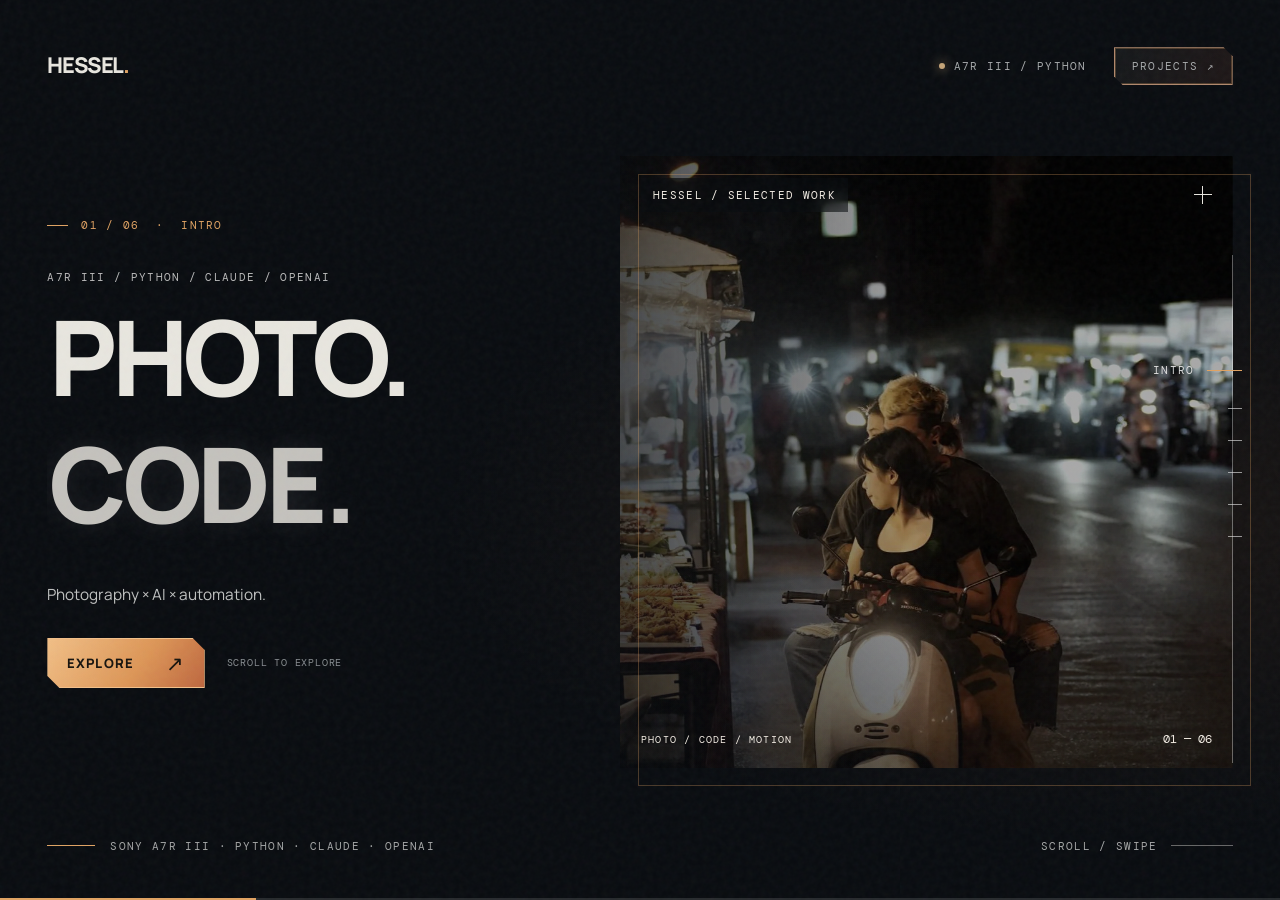
==== index.html @ 2024e04c "Refine spiral arms and light in Cosmos scene" ====
<!doctype html>
<html lang="nl">
<head>
  <meta charset="utf-8">
  <meta name="viewport" content="width=device-width, initial-scale=1, viewport-fit=cover">
  <meta name="theme-color" content="#090c10">
  <meta name="description" content="Portfolio van Hessel de Vries: fotografie met Sony A7R III, editing, Python automatisering en AI met Claude en OpenAI.">
  <link rel="canonical" href="https://hesseldevries.com/">
  <meta property="og:type" content="website">
  <meta property="og:locale" content="nl_NL">
  <meta property="og:title" content="Hessel de Vries | Fotografie, AI en Python">
  <meta property="og:description" content="Sony A7R III, editing, Python automatisering, Claude en OpenAI.">
  <meta property="og:url" content="https://hesseldevries.com/">
  <script type="application/ld+json">{"@context":"https://schema.org","@type":"Person","name":"Hessel de Vries","url":"https://hesseldevries.com/","knowsAbout":["Fotografie","Fotobewerking","Python","Automatisering","AI"]}</script>
  <title>Hessel de Vries | Fotografie, AI en Python</title>
<style>
@font-face{font-family:Manrope;font-style:normal;font-weight:400 800;font-display:swap;src:url(assets/manrope.woff2) format("woff2")}
@font-face{font-family:'DM Mono';font-style:normal;font-weight:400;font-display:swap;src:url(assets/dmmono.woff2) format("woff2")}
</style>
  <style>
    :root{color-scheme:dark;--paper:#e8e6df;--dim:#999ca1;--accent:#e0a363;--bg:#090c10;--ease:cubic-bezier(.2,.7,.15,1)}
    *{box-sizing:border-box}html,body{margin:0;width:100%;height:100%;background:var(--bg);color:var(--paper);font-family:Manrope,Arial,sans-serif}body{overflow:hidden}button,a{-webkit-tap-highlight-color:transparent}button{font:inherit}a{color:inherit}::selection{background:var(--accent);color:#121212}
    .site{position:fixed;inset:0;overflow:hidden;isolation:isolate;background:var(--bg)}
    .site::after{content:"";position:absolute;inset:0;z-index:6;pointer-events:none;opacity:.075;background-image:url("data:image/svg+xml,%3Csvg viewBox='0 0 180 180' xmlns='http://www.w3.org/2000/svg'%3E%3Cfilter id='n'%3E%3CfeTurbulence type='fractalNoise' baseFrequency='.8' numOctaves='3' stitchTiles='stitch'/%3E%3C/filter%3E%3Crect width='100%25' height='100%25' filter='url(%23n)' opacity='.55'/%3E%3C/svg%3E")}
    .ambient{position:absolute;inset:0;z-index:-1;background:radial-gradient(ellipse at 87% 58%,rgba(141,86,46,.12),transparent 43%)}
    .cosmos{position:absolute;inset:0;z-index:0;opacity:0;pointer-events:none;overflow:hidden;background:radial-gradient(ellipse at 73% 46%,#29202c 0%,#10111d 42%,#070a0f 80%);transition:opacity 1.1s ease}.cosmos canvas{width:100%;height:100%;display:block}.cosmos:after{content:"";position:absolute;inset:0;background:linear-gradient(90deg,#090c10 0%,#090c10cf 26%,transparent 69%),radial-gradient(ellipse at 71% 48%,transparent 8%,#090c1057 82%);pointer-events:none}.site.cosmos-active .cosmos{opacity:1}.site.cosmos-active .ambient{opacity:0}.site.cosmos-active .stage{opacity:0;pointer-events:none}.site.cosmos-active .hero{grid-template-columns:1fr}.site.cosmos-active .copy{max-width:840px}.cosmos-coordinate{position:absolute;z-index:2;right:clamp(44px,7vw,115px);bottom:17%;font:10px 'DM Mono',monospace;letter-spacing:.14em;color:#d3b3a2;opacity:0;transition:opacity 1s .5s;text-align:right}.site.cosmos-active .cosmos-coordinate{opacity:1}.cosmos-coordinate:before{content:"";display:block;width:120px;height:1px;background:#cda07a;margin:0 0 13px auto;box-shadow:0 0 15px #d58e61}
    .frame{position:relative;width:100%;height:100%;height:100dvh;min-height:560px;padding:clamp(22px,3.7vw,58px);display:grid;grid-template-rows:auto 1fr auto;z-index:1}
    .top,.bottom{display:flex;align-items:center;justify-content:space-between;gap:20px;position:relative;z-index:8}.brand{font-weight:800;letter-spacing:-.065em;font-size:clamp(19px,1.7vw,26px);line-height:1;text-decoration:none}.brand span{color:var(--accent)}.top-meta,.bottom,.chapter-index,.eyebrow,.stage-tag,.micro,.nav button,.progress-label,.scroll-hint{font-family:'DM Mono',monospace;font-size:11px;letter-spacing:.12em;text-transform:uppercase}.top-meta{color:#a7aaac;display:flex;gap:27px;align-items:center}.availability{display:flex;gap:9px;align-items:center}.availability i{display:block;width:6px;height:6px;border-radius:50%;background:#c5a478;box-shadow:0 0 12px #c5a478}
    .top-link{border:1px solid #56585b;border-radius:100px;text-decoration:none;padding:11px 17px;background:transparent;color:inherit;cursor:pointer;transition:background .2s,color .2s}.top-link:hover{background:var(--paper);color:#111}.bottom{color:#a4a6a6}.bottom-left{display:flex;align-items:center;gap:15px}.rule{height:1px;width:48px;background:var(--accent)}.bottom-right{display:flex;align-items:center;gap:13px}.scroll-line{height:1px;width:62px;background:#666;position:relative;overflow:hidden}.scroll-line::after{content:"";position:absolute;left:-30px;top:0;height:1px;width:30px;background:var(--accent);animation:sweep 2s ease-in-out infinite}@keyframes sweep{to{left:100%}}
    .hero{position:relative;min-height:0;display:grid;grid-template-columns:minmax(0,1fr) minmax(0,1.12fr);align-items:center;gap:clamp(15px,2vw,35px)}
    .copy{position:relative;z-index:4;align-self:center;padding-bottom:2vh;max-width:810px;pointer-events:none}.copy a,.copy button{pointer-events:auto}.chapter-index{color:var(--accent);display:flex;align-items:center;gap:13px;margin-bottom:clamp(22px,3vw,45px)}.chapter-index::before{content:"";width:21px;height:1px;background:currentColor}.eyebrow{color:#bababa;margin:0 0 14px}.title{font-size:clamp(63px,8.15vw,148px);line-height:.9;letter-spacing:-.088em;font-weight:800;margin:0 0 30px;max-width:950px}.title .line{display:block;overflow:hidden;padding-right:.13em;padding-bottom:.11em;margin-bottom:-.11em}.title .line span{display:block;transform:translate3d(0,110%,0);transition:transform 1.05s var(--ease)}.title .outline{font-weight:800;color:transparent;-webkit-text-stroke:1px rgba(232,230,223,.76)}.copy.is-entered .title .line span{transform:translateZ(0)}.copy.is-entered .title .line:nth-child(2) span{transition-delay:.1s}
    .subtitle{max-width:385px;font-size:clamp(15px,1.2vw,18px);line-height:1.7;color:#c0c2c1;margin:0 0 30px;opacity:0;transform:translateY(15px);transition:opacity .6s .35s,transform .6s .35s}.copy.is-entered .subtitle,.copy.is-entered .cta-row,.copy.is-entered .chapter-index,.copy.is-entered .eyebrow{opacity:1;transform:translateY(0)}.chapter-index,.eyebrow,.cta-row{opacity:0;transform:translateY(12px);transition:opacity .55s .2s,transform .55s .2s}.cta-row{display:flex;align-items:center;gap:22px}.cta{border:0;border-radius:100px;color:#16130e;background:var(--accent);text-decoration:none;display:inline-flex;align-items:center;gap:32px;padding:15px 19px;font-weight:800;font-size:13px;cursor:pointer;transition:transform .25s,background .25s}.cta:hover{transform:translateY(-3px);background:#f1b879}.cta span{font-size:21px;line-height:.6;font-weight:400}.cta-note{font-family:'DM Mono',monospace;text-transform:uppercase;letter-spacing:.08em;font-size:10px;color:#888d91}
    .stage{height:min(68vh,740px);width:100%;max-width:850px;justify-self:end;position:relative;z-index:1;align-self:center;transform:translate3d(var(--px,0px),var(--py,0px),0);transition:opacity .8s ease}.stage::before{content:"";position:absolute;inset:18px -18px -18px 18px;border:1px solid rgba(224,163,99,.3);pointer-events:none;z-index:1}.stage-clip{position:absolute;inset:0;overflow:hidden;background:#171b1d;clip-path:inset(0 round 1px)}.stage-img{position:absolute;inset:-5%;width:110%;height:110%;object-fit:cover;filter:saturate(.7) contrast(1.08) brightness(.66);transform:scale(1.08);opacity:0;transition:transform 1.4s var(--ease),opacity .8s,filter 1s;will-change:transform,opacity}.stage-img.active{opacity:1;transform:scale(1)}.stage-img[data-image="1"]{object-position:58% 50%}.stage-img[data-image="2"]{object-position:50% 50%}.stage-img[data-image="3"]{object-position:52% 55%}.stage-gradient{position:absolute;inset:0;background:linear-gradient(90deg,rgba(9,12,16,.62),transparent 53%),linear-gradient(0deg,rgba(9,12,16,.4),transparent 34%)}.stage-top,.stage-bottom{position:absolute;z-index:2;left:21px;right:21px;display:flex;justify-content:space-between;align-items:center;color:#f4eee5}.stage-top{top:22px}.stage-bottom{bottom:21px}.stage-tag{background:rgba(9,12,16,.52);padding:10px 12px;backdrop-filter:blur(9px)}.crosshair{width:18px;height:18px;position:relative}.crosshair::before,.crosshair::after{content:"";position:absolute;background:var(--paper)}.crosshair::before{width:18px;height:1px;top:8px}.crosshair::after{height:18px;width:1px;left:8px}.micro{font-size:10px}.stage-count{font-family:'DM Mono',monospace;font-size:12px}
    .code-window{position:absolute;right:5%;bottom:9%;width:min(400px,90%);background:rgba(10,15,18,.88);border:1px solid rgba(241,240,232,.24);backdrop-filter:blur(15px);box-shadow:0 20px 80px #0008;z-index:2;padding:20px 22px;opacity:0;transform:translateY(25px);transition:opacity .7s .2s,transform .7s .2s;pointer-events:none}.code-window.visible{opacity:1;transform:none}.window-top{display:flex;align-items:center;gap:6px;font-family:'DM Mono',monospace;color:#aaabad;font-size:10px;margin-bottom:17px}.window-top i{width:6px;height:6px;border:1px solid #a5a6a4;border-radius:50%}.window-top span{margin-left:auto}.code-window pre{font-family:'DM Mono',monospace;white-space:pre-wrap;margin:0;font-size:clamp(10px,.95vw,13px);line-height:1.8;color:#c8d0c9}.code-window .key{color:#deaa79}.code-window .str{color:#a7bca0}.code-window .comment{color:#6d797c}.code-window .fn{color:#c6bacd}
    .nav{position:absolute;right:clamp(20px,3vw,52px);top:50%;transform:translateY(-50%);z-index:9;display:grid;gap:15px;justify-items:end}.nav button{padding:8px 0 8px 9px;border:0;background:transparent;color:#ddd;opacity:.65;cursor:pointer;display:flex;align-items:center;gap:12px;transition:opacity .2s}.nav button::after{content:"";width:14px;height:1px;background:#ddd;transition:width .35s,background .35s}.nav button:hover,.nav button[aria-current="step"]{opacity:1}.nav button[aria-current="step"]::after{width:35px;background:var(--accent)}.nav button span{display:none}.nav button:hover span,.nav button[aria-current="step"] span{display:inline}
    .progress{position:absolute;z-index:8;left:0;bottom:0;width:100%;height:2px;background:rgba(255,255,255,.12)}.progress-fill{width:20%;height:100%;background:var(--accent);transition:width .75s var(--ease)}.sr-only{position:absolute;width:1px;height:1px;overflow:hidden;clip:rect(0,0,0,0);white-space:nowrap}

    /* The edit is an actual rock mask, an animated code texture and a radial color reveal. */
    .rock-edit,.rock-glow,.rock-code{position:absolute;inset:-5%;width:110%;height:110%;object-fit:cover;object-position:52% 55%;pointer-events:none;will-change:opacity,clip-path}
    .rock-edit{z-index:1;clip-path:circle(0% at 54% 46%);filter:contrast(1.08) brightness(.91);transition:clip-path 1.6s cubic-bezier(.16,.8,.18,1)}
    .rock-glow{z-index:2;opacity:0;mix-blend-mode:screen;filter:saturate(1.45) brightness(1.35);transition:opacity .8s}
    .rock-code{z-index:3;opacity:0;filter:drop-shadow(0 0 9px #ff733b);transition:opacity .7s,filter .7s}
    .stage.scene-edit.code-morph .rock-code{opacity:1}
    .stage.scene-edit.mask-light .rock-code{opacity:0;filter:blur(14px) drop-shadow(0 0 18px #ff6633)}
    .stage.scene-edit.mask-light .rock-glow{opacity:.92;animation:rock-pulse 2.4s ease-in-out 1}
    .stage.scene-edit.grade-in .rock-edit{clip-path:circle(110% at 54% 46%)}
    .stage.scene-edit.grade-in .rock-glow{animation:none;opacity:0;transition:opacity 1.3s .2s}
    @keyframes rock-pulse{50%{opacity:1;filter:saturate(1.65) brightness(2)}}
    .edit-code{position:absolute;z-index:4;left:7%;top:20%;width:min(395px,86%);padding:18px 20px;background:rgba(8,12,15,.91);border:1px solid rgba(240,176,103,.4);backdrop-filter:blur(12px);box-shadow:0 20px 80px #0008,0 0 40px #e56b3d20;opacity:0;transform:translateY(18px);pointer-events:none;transition:opacity .55s,transform .8s cubic-bezier(.2,.8,.2,1),filter .8s}
    .edit-code .window-top{color:#d9bca3}.edit-code pre{margin:0;color:#e8e7dc;font:clamp(10px,.95vw,12px)/1.85 'DM Mono',monospace;white-space:pre-wrap}
    .stage.scene-edit.code-in .edit-code{opacity:1;transform:none}
    .stage.scene-edit.code-morph .edit-code{opacity:0;transform:translate(39%,29%) scale(.08);filter:blur(16px)}
    .replay{position:absolute;z-index:6;top:19px;left:205px;border:1px solid #e8e6df9c;background:#090c1070;color:var(--paper);border-radius:100px;padding:9px 13px;font:10px 'DM Mono',monospace;letter-spacing:.06em;opacity:0;cursor:pointer;pointer-events:none;backdrop-filter:blur(10px);transition:opacity .25s,background .25s}
    .stage.scene-edit .replay{opacity:1;pointer-events:auto}.replay:hover{background:#c16838}
    @media(max-width:720px){.edit-code{top:23%;left:7%;width:86%;padding:12px 13px}.edit-code pre{font-size:9px;line-height:1.5}.replay{top:47px;left:14px;font-size:9px;padding:8px 10px}}
    @media(prefers-reduced-motion:reduce){.stage.scene-edit .rock-edit{clip-path:circle(110% at 54% 46%)}.stage.scene-edit .rock-glow{opacity:.4}.stage.scene-edit .edit-code,.stage.scene-edit .rock-code{display:none}}

    /* Brighter controls with a restrained scan effect; focus remains obvious without hover. */
    .cta{position:relative;overflow:hidden;border:1px solid #f2c08a;background:linear-gradient(125deg,#f1bf86 0%,#dd9657 58%,#be673f 100%);clip-path:polygon(0 0,calc(100% - 12px) 0,100% 12px,100% 100%,12px 100%,0 calc(100% - 12px));border-radius:0;box-shadow:0 0 28px #e7834460;letter-spacing:.08em;isolation:isolate}
    .cta::before{content:"";position:absolute;inset:-120% auto -120% -70%;width:45%;transform:skewX(-22deg);background:linear-gradient(90deg,transparent,#fff9,transparent);transition:left .55s ease;z-index:-1}
    .cta:hover::before{left:125%}.cta:hover{background:linear-gradient(125deg,#ffd19b,#ecab70 56%,#cc7546);box-shadow:0 0 36px #f19b52a0}.cta span{transition:transform .25s}.cta:hover span{transform:translate(3px,-3px)}
    .top-link,.replay{border-radius:0;clip-path:polygon(0 0,calc(100% - 9px) 0,100% 9px,100% 100%,9px 100%,0 calc(100% - 9px));border-color:#b1886d;background:linear-gradient(115deg,#181b1dcc,#251a19bb);box-shadow:inset 0 0 0 1px #e6ab6740}.top-link:hover,.replay:hover{background:#e4a66c;color:#151210}
    :is(.cta,.top-link,.replay,.nav button,.brand):focus-visible{outline:2px solid #ffe0b2;outline-offset:4px}
    .copy[data-slide="3"] .title{font-size:clamp(63px,6.8vw,120px)}
    .copy[data-slide="4"] .title{font-size:clamp(55px,6.3vw,110px)}
    @media(max-width:720px){
      .copy{right:5%}.title{line-height:1.01}.title .line{padding-bottom:.16em;margin-bottom:-.045em}
      .copy[data-slide="3"] .title{font-size:clamp(45px,11.5vw,70px)}
      .copy[data-slide="4"] .title{font-size:clamp(43px,10.3vw,64px)}
      .subtitle{max-width:calc(100vw - 74px)}
      .cta{font-size:12px;gap:18px;min-height:44px}.top-link{min-height:40px}
    }
    @media(max-width:390px){.copy{right:6%;bottom:4%}.title{margin-bottom:13px}.subtitle{line-height:1.45;margin-bottom:13px}.chapter-index{margin-bottom:12px}.copy[data-slide="3"] .title{font-size:clamp(42px,10.8vw,52px)}.copy[data-slide="4"] .title{font-size:clamp(39px,9.6vw,47px)}}
    @media(max-height:650px) and (max-width:720px){.stage{inset:10% 0 33% 14%}.copy{bottom:4%}.subtitle{margin-bottom:10px}.chapter-index{margin-bottom:9px}.title{margin-bottom:8px}}
    @media(prefers-reduced-motion:reduce){.cta::before{display:none}.stage.scene-edit.grade-in .rock-glow{opacity:0}}
    @media(max-width:1100px){.title{font-size:clamp(65px,8.5vw,110px)}.nav button span{display:none!important}.nav{right:16px}.hero{gap:0}.stage{height:66vh}.copy{margin-right:-8vw}}
    @media(max-width:720px){.frame{min-height:0;padding:24px 22px calc(24px + env(safe-area-inset-bottom))}.top-meta .availability{display:none}.top-meta{gap:0}.top-link{padding:9px 11px;font-size:10px}.hero{display:block}.stage{position:absolute;inset:12% 0 24% 14%;width:auto;height:auto;max-width:none;opacity:.83}.stage::before{inset:12px -9px -9px 12px}.stage-gradient{background:linear-gradient(0deg,#090c10 3%,rgba(9,12,16,.75) 24%,rgba(9,12,16,.11) 80%),linear-gradient(90deg,rgba(9,12,16,.22),transparent)}.copy{position:absolute;bottom:5%;left:0;right:12%;margin:0;padding:0}.chapter-index{margin-bottom:17px}.eyebrow{font-size:10px}.title{font-size:clamp(60px,15vw,105px);margin-bottom:17px}.subtitle{font-size:14px;line-height:1.5;max-width:310px;margin-bottom:19px}.cta-note{display:none}.cta{padding:13px 16px}.nav{right:13px;top:44%}.nav button::after{width:8px}.nav button[aria-current="step"]::after{width:20px}.stage-top{left:14px;right:14px;top:14px}.stage-bottom{display:none}.code-window{right:7%;bottom:24%;width:75%;padding:12px 14px}.code-window pre{font-size:10px;line-height:1.55}.window-top{margin-bottom:7px}.bottom{font-size:9px}.bottom-left{gap:8px}.rule{width:17px}.scroll-hint{font-size:9px}.bottom-right{gap:7px}.scroll-line{width:25px}}
    @media(max-width:720px){.cosmos:after{background:linear-gradient(0deg,#090c10 0%,#090c10bd 24%,transparent 67%),linear-gradient(90deg,#090c106e,transparent 65%)}.cosmos-coordinate{top:27%;bottom:auto;right:38px;font-size:9px}.site.cosmos-active .copy{max-width:none}.copy[data-slide="5"] .title{font-size:clamp(48px,12vw,82px)}}
    @media(max-width:390px){.title{font-size:clamp(51px,14vw,62px)}.stage{inset:10% 0 29% 9%}.copy{bottom:3%}.subtitle{font-size:13px}.code-window{bottom:31%;width:77%}}
    @media(max-height:680px) and (min-width:721px){.frame{min-height:0}.stage{height:70vh}.title{font-size:clamp(54px,7vw,98px);margin-bottom:14px}.chapter-index{margin-bottom:14px}.subtitle{margin-bottom:14px}}
    @media(prefers-reduced-motion:reduce){*,*::before,*::after{animation-duration:.01ms!important;transition-duration:.01ms!important;scroll-behavior:auto!important}.stage{transform:none!important}}
    /* Give large display type real breathing room, including descenders and the final period. */
    .title{line-height:1.04;letter-spacing:-.056em}
    .title .line{padding:.035em .16em .14em .02em;margin:0;overflow:hidden}
    .title .line.outline{letter-spacing:-.045em;color:#c4c2bd;-webkit-text-stroke:0;text-shadow:0 0 28px rgba(232,230,223,.1)}
    @media(max-width:720px){.title{line-height:1.05}.title .line{padding:.035em .13em .14em .015em;margin:0}.title .line.outline{-webkit-text-stroke:0}}
    @media(prefers-reduced-motion:no-preference){.stage-img.active{animation:frame-drift 16s ease-in-out 1.4s infinite alternate}@keyframes frame-drift{from{transform:scale(1.005) translate3d(0,0,0)}to{transform:scale(1.07) translate3d(-.7%,.45%,0)}}}
  </style>
</head>
<body>
<main class="site" id="site">
  <div class="ambient" aria-hidden="true"></div>
  <div class="cosmos" aria-hidden="true"><canvas id="universe"></canvas><div class="cosmos-coordinate">GENERATIVE / LIVE RENDER<br>SPACE · MOTION · CODE</div></div>
  <div class="frame">
    <header class="top">
      <a class="brand" href="#" id="homeLink" aria-label="Hessel de Vries, naar begin">HESSEL<span>.</span></a>
      <div class="top-meta"><span class="availability"><i></i> A7R III / PYTHON</span><a class="top-link" href="/projects/">PROJECTS ↗</a></div>
    </header>
    <section class="hero" aria-label="Portfolio van Hessel de Vries">
      <div class="copy" id="copy" aria-live="polite">
        <div class="chapter-index" id="chapter">01 / 06 &nbsp;·&nbsp; Intro</div>
        <p class="eyebrow" id="eyebrow">A7R III / PYTHON / CLAUDE / OPENAI</p>
        <h1 class="sr-only">Hessel de Vries: fotografie, editing, AI en Python</h1>
        <h2 class="title" id="title"><span class="line"><span>PHOTO.</span></span><span class="line outline"><span>CODE.</span></span></h2>
        <p class="subtitle" id="subtitle">Photography × AI × automation.</p>
        <div class="cta-row"><button class="cta" type="button" id="next">EXPLORE <span aria-hidden="true">↗</span></button><span class="cta-note">SCROLL TO EXPLORE</span></div>
      </div>
      <div class="stage" id="stage" aria-hidden="true">
        <div class="stage-clip">
          <img class="stage-img active" data-image="1" alt="Avondbeeld op straat in Thailand" src="assets/photo-02.webp" fetchpriority="high" decoding="async">
          <img class="stage-img" data-image="2" alt="Kat in het gras, gefotografeerd met Sony A7R III" data-src="assets/photo-01.webp" loading="lazy" decoding="async">
          <img class="stage-img" data-image="3" alt="Rots in zee op Madeira, voor en na kleurcorrectie" data-src="assets/photo-03.jpg" loading="lazy" decoding="async">
          <img class="rock-edit" data-src="assets/rock-graded.webp" alt="" aria-hidden="true">
          <img class="rock-glow" data-src="assets/rock-glow.webp" alt="" aria-hidden="true">
          <img class="rock-code" data-src="assets/rock-code.webp" alt="" aria-hidden="true">
          <div class="stage-gradient"></div>
        </div>
        <div class="stage-top"><span class="stage-tag" id="stageTag">HESSEL / SELECTED WORK</span><span class="crosshair"></span></div>
        <div class="stage-bottom"><span class="micro" id="stageCaption">PHOTO / CODE / MOTION</span><span class="stage-count" id="stageCount">01 — 06</span></div>
        <div class="edit-code" aria-hidden="true"><div class="window-top"><i></i><i></i><i></i><span>rock_edit.py</span></div><pre><span class="comment"># Masker → licht → eindbeeld</span>
<span class="key">mask</span> = Image.open(<span class="str">"rock-mask.png"</span>)
<span class="key">glow</span> = mask.filter(Blur(<span class="fn">32</span>))
<span class="key">final</span> = composite(grade, glow)</pre></div>
        <button class="replay" type="button" id="replay" aria-label="Speel de bewerking opnieuw af">↺ &nbsp; REPLAY</button>
        <div class="code-window" id="codeWindow"><div class="window-top"><i></i><i></i><i></i><span>hessel / automate.py</span></div><pre><span class="key">from</span> pathlib <span class="key">import</span> Path
<span class="key">from</span> PIL <span class="key">import</span> Image, ImageEnhance
out = Path(<span class="str">"exports"</span>)
out.mkdir(exist_ok=<span class="key">True</span>)
<span class="key">for</span> photo <span class="key">in</span> Path(<span class="str">"photos"</span>).glob(<span class="str">"*.jpg"</span>):
    im = Image.open(photo)
    im = ImageEnhance.Contrast(im).enhance(<span class="fn">1.15</span>)
    im.save(out / photo.name)</pre></div>
      </div>
    </section>
    <footer class="bottom"><div class="bottom-left"><span class="rule"></span><span id="footLabel">SONY A7R III · PYTHON · CLAUDE · OPENAI</span></div><div class="bottom-right"><span class="scroll-hint">Scroll / swipe</span><span class="scroll-line" aria-hidden="true"></span></div></footer>
  </div>
  <nav class="nav" id="nav" aria-label="Onderdelen"><button aria-label="Intro" aria-current="step" data-to="0"><span>Intro</span></button><button aria-label="Fotografie" data-to="1"><span>Fotografie</span></button><button aria-label="Editing" data-to="2"><span>Editing</span></button><button aria-label="AI" data-to="3"><span>AI</span></button><button aria-label="Python" data-to="4"><span>Python</span></button><button aria-label="Cosmos" data-to="5"><span>Cosmos</span></button></nav>
  <div class="progress" aria-hidden="true"><div class="progress-fill" id="progress"></div></div>
</main>
<script>
  (()=>{
    const slides=[
      {label:'Intro',eyebrow:'A7R III / PYTHON / CLAUDE / OPENAI',title:['PHOTO.','CODE.'],body:'Photography × AI × automation.',button:'EXPLORE',tag:'HESSEL / PORTFOLIO',caption:'PHOTO / CODE / MOTION',foot:'SONY A7R III · PYTHON · CLAUDE · OPENAI',image:1},
      {label:'Fotografie',eyebrow:'SONY / A7R III',title:['A7R.','III.'],body:'Selected photography.',button:'EDITING',tag:'SONY / A7R III',caption:'SELECTED FRAMES',foot:'PHOTOGRAPHY / SONY A7R III',image:2},
      {label:'Editing',eyebrow:'MASKING / COLOR GRADING',title:['MASK.','GRADE.'],body:'From original to final frame.',button:'AI',tag:'EDIT / ORIGINAL',caption:'ORIGINAL → COLOR GRADE',foot:'EDITING / MASKING / COLOR',image:3},
      {label:'AI',eyebrow:'CLAUDE / OPENAI',title:['CLAUDE.','OPENAI.'],body:'Ideas. Workflows. Tools.',button:'PYTHON',tag:'CLAUDE / OPENAI',caption:'AI / WORKFLOWS',foot:'CLAUDE · OPENAI',image:1},
      {label:'Python',eyebrow:'PYTHON / AUTOMATION',title:['PYTHON.','AUTOMATE.'],body:'Automation at its finest.',button:'COSMOS',tag:'PYTHON / AUTOMATION',caption:'CODE → OUTPUT',foot:'PYTHON / AUTOMATION',image:3},
      {label:'Cosmos',eyebrow:'GENERATIVE / MOTION',title:['COSMOS.','IN CODE.'],body:'Generative visuals. Live in your browser.',button:'BACK TO START',tag:'GENERATIVE / COSMOS',caption:'SPACE / MOTION / CODE',foot:'GENERATIVE / LIVE RENDER',image:0}
    ];
    const $=s=>document.querySelector(s),copy=$('#copy'),stage=$('#stage'),images=[...document.querySelectorAll('.stage-img')],nav=[...document.querySelectorAll('[data-to]')],reduce=matchMedia('(prefers-reduced-motion: reduce)');let current=0,locked=false,touchStart=0,lastWheel=0,sequenceTimers=[];
    const universe=$('#universe'),universeContext=universe.getContext('2d',{alpha:true});let universeFrame=0,universeDust,universeStars=[],universeWidth=0,universeHeight=0,universePointer=0;
    function buildUniverse(){
      if(!universeContext)return;const dpr=Math.min(devicePixelRatio||1,innerWidth<721?1.15:1.5),w=innerWidth,h=innerHeight;universeWidth=w;universeHeight=h;universe.width=Math.round(w*dpr);universe.height=Math.round(h*dpr);universeContext.setTransform(dpr,0,0,dpr,0,0);
      universeDust=document.createElement('canvas');universeDust.width=w;universeDust.height=h;const g=universeDust.getContext('2d');const cx=w*(w<721?.59:.72),cy=h*(w<721?.40:.48),size=Math.min(w*.48,h*.71);let seed=192706;
      const random=()=>{seed=(1664525*seed+1013904223)>>>0;return seed/4294967296};
      // Paint the cloud once; only small foreground stars move each frame.
      for(let i=0;i<190;i++){const r=Math.sqrt(random())*size,a=Math.floor(random()*3)*Math.PI*2/3+r/size*4.6+(random()-.5)*.62,spread=(random()-.5)*size*.09,x=cx+Math.cos(a)*r+spread,y=cy+Math.sin(a)*r*.47+spread*.30;const radius=16+random()*size*.105,light=g.createRadialGradient(x,y,0,x,y,radius);const tint=i%4===0?'142,160,209':i%3===0?'194,126,135':'221,157,114';light.addColorStop(0,`rgba(${tint},${(.07+random()*.13).toFixed(3)})`);light.addColorStop(1,`rgba(${tint},0)`);g.fillStyle=light;g.fillRect(x-radius,y-radius,radius*2,radius*2)}
      const core=g.createRadialGradient(cx,cy,1,cx,cy,size*.33);core.addColorStop(0,'#fff2c5a0');core.addColorStop(.17,'#ecc8a978');core.addColorStop(1,'#976f9600');g.fillStyle=core;g.fillRect(cx-size*.34,cy-size*.34,size*.68,size*.68);
      for(let i=0;i<3100;i++){const r=Math.sqrt(random())*size,a=Math.floor(random()*3)*Math.PI*2/3+r/size*4.6+(random()-.5)*(.14+r/size*.38),spread=(random()-.5)*size*(.025+r/size*.045),x=cx+Math.cos(a)*r+spread,y=cy+Math.sin(a)*r*.47+spread*.32;g.fillStyle=i%5===0?'#d7b5bdc0':i%3===0?'#fbd3a2b3':'#b9c9dca8';const dot=random()<.08?1.45:.85;g.fillRect(x,y,dot,dot)}
      universeStars=Array.from({length:w<721?115:235},(_,i)=>({x:random()*w,y:random()*h,r:random()<.07?1.8:.4+random()*.75,phase:random()*6.28,depth:.4+random()*1.2,color:i%9===0?'255,209,169':'225,233,242'}));
    }
    function paintUniverse(t){if(!universeContext||current!==5||document.hidden)return;const c=universeContext,w=universeWidth,h=universeHeight;c.clearRect(0,0,w,h);c.drawImage(universeDust,Math.sin(t*.0002)*6+universePointer*9,Math.cos(t*.00017)*5);for(const star of universeStars){const alpha=.24+(Math.sin(t*.0014*star.depth+star.phase)+1)*.22;c.fillStyle=`rgba(${star.color},${alpha.toFixed(2)})`;c.beginPath();c.arc(star.x+universePointer*star.depth*8,star.y,star.r,0,Math.PI*2);c.fill()}
      const meteor=(t%8600-4600)/900;if(meteor>0&&meteor<1){const x=w*(.92-.23*meteor),y=h*(.16+.13*meteor),trail=c.createLinearGradient(x+100,y-52,x,y);trail.addColorStop(0,'#e1b99700');trail.addColorStop(.85,'#ebbb9baa');trail.addColorStop(1,'#fff5db');c.strokeStyle=trail;c.lineWidth=1.7;c.beginPath();c.moveTo(x+100,y-52);c.lineTo(x,y);c.stroke()}
      universeFrame=requestAnimationFrame(paintUniverse)}
    function setUniverse(active){$('#site').classList.toggle('cosmos-active',active);cancelAnimationFrame(universeFrame);if(active&&universeContext){if(!universeDust||universeWidth!==innerWidth||universeHeight!==innerHeight)buildUniverse();if(reduce.matches){paintUniverseStatic()}else universeFrame=requestAnimationFrame(paintUniverse)}}
    function paintUniverseStatic(){const c=universeContext;c.clearRect(0,0,universeWidth,universeHeight);c.drawImage(universeDust,0,0);for(const star of universeStars){c.fillStyle=`rgba(${star.color},.65)`;c.fillRect(star.x,star.y,star.r,star.r)}}
    addEventListener('resize',()=>{universeDust=null;if(current===5)setUniverse(true)},{passive:true});document.addEventListener('visibilitychange',()=>{if(current===5)setUniverse(true)});if(matchMedia('(pointer:fine)').matches)addEventListener('pointermove',e=>{universePointer=e.clientX/innerWidth-.5},{passive:true});
    function clearEdit(){sequenceTimers.forEach(clearTimeout);sequenceTimers=[];stage.classList.remove('scene-edit','code-in','code-morph','mask-light','grade-in')}
    function runEdit(){clearEdit();stage.classList.add('scene-edit');$('#stageTag').textContent='EDIT / ORIGINAL';if(reduce.matches){stage.classList.add('grade-in');$('#stageTag').textContent='EDIT / COLOR GRADED';return}for(const [ms,cls] of [[420,'code-in'],[1750,'code-morph'],[2200,'mask-light'],[2850,'grade-in']])sequenceTimers.push(setTimeout(()=>stage.classList.add(cls),ms));sequenceTimers.push(setTimeout(()=>$('#stageTag').textContent='EDIT / COLOR GRADED',3900))}
    function show(n){n=(n+slides.length)%slides.length;if(n===current&&copy.classList.contains('is-entered'))return;current=n;const s=slides[n];copy.classList.remove('is-entered');const paint=()=>{copy.dataset.slide=String(n);$('#chapter').textContent=`${String(n+1).padStart(2,'0')} / 06  ·  ${s.label}`;$('#eyebrow').textContent=s.eyebrow;$('#title').innerHTML=s.title.map((t,i)=>`<span class="line${i?' outline':''}"><span>${t}</span></span>`).join('');$('#subtitle').textContent=s.body;$('#next').innerHTML=`${s.button} <span aria-hidden="true">↗</span>`;$('#stageTag').textContent=s.tag;$('#stageCaption').textContent=s.caption;$('#stageCount').textContent=`${String(n+1).padStart(2,'0')} — 06`;$('#footLabel').textContent=s.foot;$('#progress').style.width=`${(n+1)*100/slides.length}%`;images.forEach(img=>{if(Number(img.dataset.image)===s.image&&img.dataset.src){img.src=img.dataset.src;delete img.dataset.src}img.classList.toggle('active',Number(img.dataset.image)===s.image)});if(n===2){document.querySelectorAll('.rock-edit,.rock-glow,.rock-code').forEach(img=>{if(img.dataset.src){img.src=img.dataset.src;delete img.dataset.src}});runEdit()}else clearEdit();$('#codeWindow').classList.toggle('visible',n===4);setUniverse(n===5);nav.forEach((b,i)=>i===n?b.setAttribute('aria-current','step'):b.removeAttribute('aria-current'));requestAnimationFrame(()=>requestAnimationFrame(()=>copy.classList.add('is-entered')))};if(reduce.matches)paint();else setTimeout(paint,210);locked=true;setTimeout(()=>locked=false,750)}
    $('#next').addEventListener('click',()=>show(current+1));$('#replay').addEventListener('click',runEdit);$('#homeLink').addEventListener('click',e=>{e.preventDefault();show(0)});nav.forEach(b=>b.addEventListener('click',()=>show(Number(b.dataset.to))));
    addEventListener('wheel',e=>{if(Math.abs(e.deltaY)<5)return;e.preventDefault();const now=performance.now();if(locked||now-lastWheel<690)return;lastWheel=now;show(current+(e.deltaY>0?1:-1))},{passive:false});
    addEventListener('keydown',e=>{if(['ArrowDown','ArrowRight','PageDown',' '].includes(e.key)){e.preventDefault();show(current+1)}if(['ArrowUp','ArrowLeft','PageUp'].includes(e.key)){e.preventDefault();show(current-1)}if(e.key==='Home')show(0);if(e.key==='End')show(slides.length-1)});
    addEventListener('touchstart',e=>touchStart=e.touches[0].clientY,{passive:true});addEventListener('touchend',e=>{const d=touchStart-e.changedTouches[0].clientY;if(Math.abs(d)>45&&!locked)show(current+(d>0?1:-1))},{passive:true});
    let targetX=0,targetY=0,x=0,y=0,raf=0;function tick(){x+=(targetX-x)*.07;y+=(targetY-y)*.07;stage.style.setProperty('--px',`${x.toFixed(2)}px`);stage.style.setProperty('--py',`${y.toFixed(2)}px`);if(Math.abs(targetX-x)+Math.abs(targetY-y)>.08)raf=requestAnimationFrame(tick);else raf=0}if(!reduce.matches&&matchMedia('(pointer:fine)').matches){addEventListener('pointermove',e=>{targetX=(e.clientX/innerWidth-.5)*20;targetY=(e.clientY/innerHeight-.5)*16;if(!raf)raf=requestAnimationFrame(tick)},{passive:true})}
    requestAnimationFrame(()=>copy.classList.add('is-entered'));
  })();
</script>
</body>
</html>
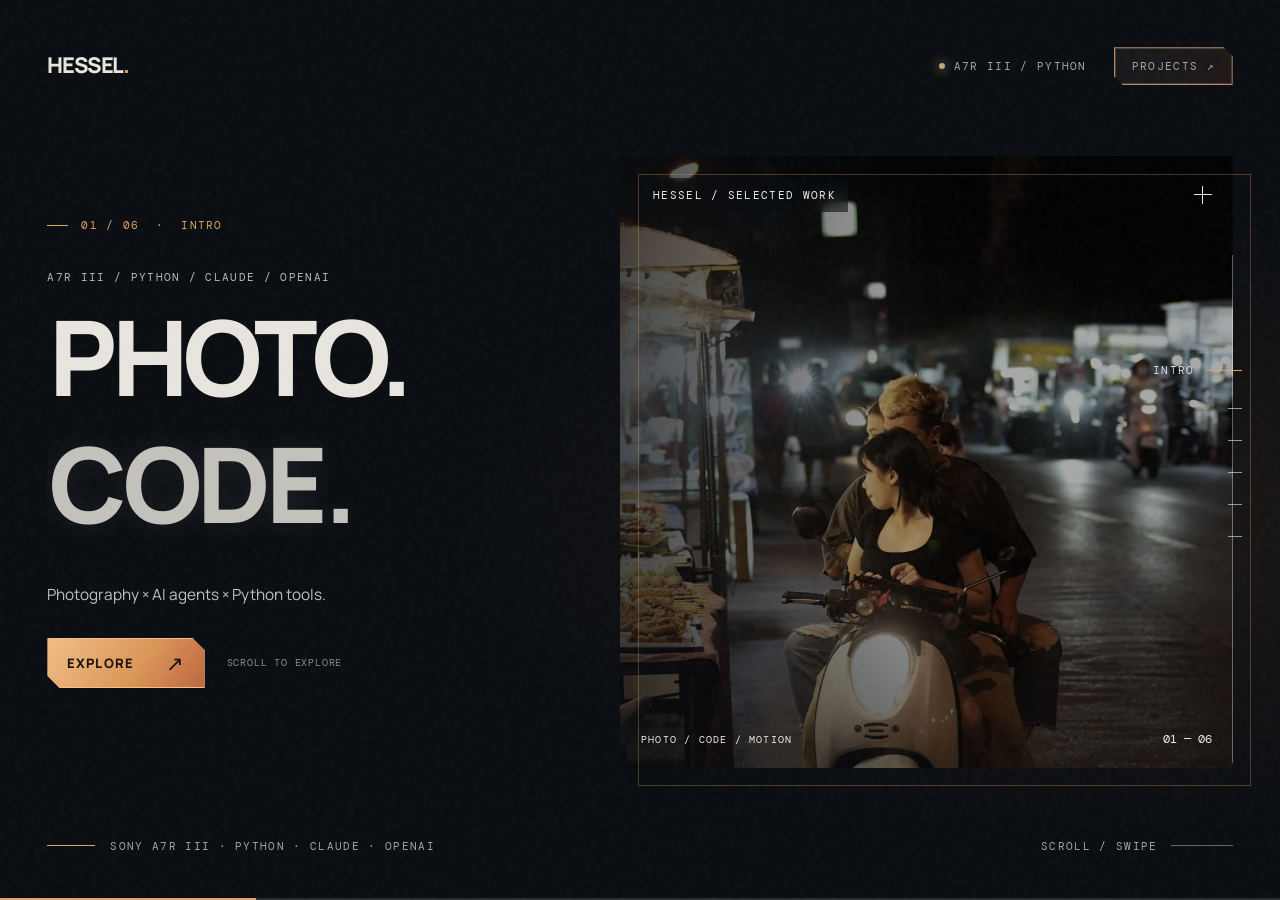
==== commit dc7db0e6: "Refine mobile portfolio layout and distinguish photography AI agents and Python tools" ====
--- a/index.html
+++ b/index.html
@@ -4,12 +4,12 @@
   <meta charset="utf-8">
   <meta name="viewport" content="width=device-width, initial-scale=1, viewport-fit=cover">
   <meta name="theme-color" content="#090c10">
-  <meta name="description" content="Portfolio van Hessel de Vries: fotografie met Sony A7R III, editing, Python automatisering en AI met Claude en OpenAI.">
+  <meta name="description" content="Portfolio van Hessel de Vries: Sony A7R III fotografie, editing, AI agents met Claude en OpenAI en Python tools.">
   <link rel="canonical" href="https://hesseldevries.com/">
   <meta property="og:type" content="website">
   <meta property="og:locale" content="nl_NL">
   <meta property="og:title" content="Hessel de Vries | Fotografie, AI en Python">
-  <meta property="og:description" content="Sony A7R III, editing, Python automatisering, Claude en OpenAI.">
+  <meta property="og:description" content="Fotografie met Python, editing, AI agents met Claude en OpenAI en losse Python tools.">
   <meta property="og:url" content="https://hesseldevries.com/">
   <script type="application/ld+json">{"@context":"https://schema.org","@type":"Person","name":"Hessel de Vries","url":"https://hesseldevries.com/","knowsAbout":["Fotografie","Fotobewerking","Python","Automatisering","AI"]}</script>
   <title>Hessel de Vries | Fotografie, AI en Python</title>
@@ -85,6 +85,21 @@
     .title .line.outline{letter-spacing:-.045em;color:#c4c2bd;-webkit-text-stroke:0;text-shadow:0 0 28px rgba(232,230,223,.1)}
     @media(max-width:720px){.title{line-height:1.05}.title .line{padding:.035em .13em .14em .015em;margin:0}.title .line.outline{-webkit-text-stroke:0}}
     @media(prefers-reduced-motion:no-preference){.stage-img.active{animation:frame-drift 16s ease-in-out 1.4s infinite alternate}@keyframes frame-drift{from{transform:scale(1.005) translate3d(0,0,0)}to{transform:scale(1.07) translate3d(-.7%,.45%,0)}}}
+    .mobile-chapter{display:none}.photo-code,.ai-panel,.python-panel{position:absolute;z-index:4;opacity:0;pointer-events:none;transition:opacity .65s ease,transform .65s ease;transform:translateY(12px)}
+    .photo-code{top:17%;left:6%;width:min(310px,80%);padding:16px 18px;border:1px solid #e3a46c9c;background:#0d1214e8;box-shadow:0 14px 40px #0009}.photo-code .window-top{margin-bottom:10px;color:#e0a363}.photo-code pre,.python-panel pre{margin:0;font:clamp(10px,.95vw,13px)/1.65 'DM Mono',monospace;color:#e4e7e0;white-space:pre-wrap}.stage.scene-photo .photo-code{opacity:1;transform:none}
+    .stage.scene-ai .stage-clip,.stage.scene-python .stage-clip{background:radial-gradient(ellipse at 70% 40%,#55332255,transparent 55%),linear-gradient(135deg,#1a2022,#0c1114 75%)}.stage.scene-ai .stage-clip:before,.stage.scene-python .stage-clip:before{content:"";position:absolute;inset:0;opacity:.35;background-image:linear-gradient(#aa80612b 1px,transparent 1px),linear-gradient(90deg,#aa80612b 1px,transparent 1px);background-size:45px 45px}.stage.scene-ai .stage-gradient,.stage.scene-python .stage-gradient{display:none}
+    .ai-panel{inset:19% 10% 16%;display:flex;flex-direction:column;justify-content:center;gap:15px}.stage.scene-ai .ai-panel,.stage.scene-python .python-panel{opacity:1;transform:none}.ai-head,.python-head{font:10px 'DM Mono',monospace;letter-spacing:.12em;color:#e1a86d}.ai-models{display:grid;grid-template-columns:1fr 1fr;gap:14px;position:relative}.ai-models:after{content:"";position:absolute;left:50%;top:50%;width:1px;height:65px;background:#d49a68;transform:translateX(-50%);z-index:-1}.ai-model{min-height:105px;padding:22px 17px;border:1px solid #b894746e;background:#1a2023e8;display:flex;flex-direction:column;justify-content:space-between}.ai-model strong{font-size:clamp(20px,2.5vw,34px);letter-spacing:-.05em}.ai-model span,.ai-output,.python-output{font:10px 'DM Mono',monospace;letter-spacing:.05em;color:#c3c5bd}.ai-output{margin:10px auto 0;width:75%;padding:17px;background:#463b3199;border:1px solid #d39a6890;color:#f1d1ae;text-align:center}
+    .python-panel{inset:14% 10% 12%;display:flex;flex-direction:column;justify-content:center;gap:20px;padding:23px;background:#101619ee;border:1px solid #d7a47280}.python-head{border-bottom:1px solid #8075696e;padding-bottom:14px}.python-output{background:#26312c;border:1px solid #88a78a99;color:#d3e3ca;padding:14px}.python-panel .code-key{color:#e8ad7b}.python-panel .code-comment{color:#99b8a8}
+    @media(max-width:720px){
+      .frame{min-height:0;padding:20px 20px calc(20px + env(safe-area-inset-bottom))}.hero{display:flex;flex-direction:column;justify-content:center;align-items:stretch;min-height:0;gap:0;overflow:hidden}.mobile-chapter{display:flex;order:0;align-items:center;gap:10px;flex:0 0 auto;margin:0 0 15px;color:var(--accent);font:10px 'DM Mono',monospace;letter-spacing:.08em;text-transform:uppercase}.mobile-chapter:before{content:"";width:17px;height:1px;background:currentColor}.copy .chapter-index{display:none}
+      .stage{order:1;position:relative;inset:auto;width:100%;height:clamp(180px,37dvh,325px);max-width:none;flex:0 0 auto;align-self:stretch;justify-self:auto;transform:none!important;opacity:1;margin:0}.stage::before{inset:8px 8px -7px 8px}.stage-clip{inset:0}.stage-img,.rock-edit,.rock-glow,.rock-code{inset:0;width:100%;height:100%}.stage-img[data-image="1"]{object-position:47% 50%}.stage-img[data-image="2"]{object-position:51% 50%}.stage-img[data-image="3"],.rock-edit,.rock-glow,.rock-code{object-position:52% 52%}.stage-img{filter:saturate(.86) contrast(1.05) brightness(.79)}.stage-gradient{background:linear-gradient(0deg,#090c1070,transparent 24%)}.stage-top{top:12px;left:12px;right:12px}.stage-tag{padding:7px 9px;font-size:9px}.stage-bottom{display:flex;bottom:10px;left:12px;right:12px}.stage-bottom .micro,.stage-count{font-size:9px}.stage.scene-photo .stage-top{display:none}
+      .copy{order:2;position:relative;inset:auto;display:flex;flex-direction:column;align-self:stretch;margin:23px 0 0;padding:0;max-width:none;min-width:0;right:auto;left:auto;bottom:auto}.eyebrow{font-size:10px;margin:0 0 9px}.title,.copy[data-slide="3"] .title,.copy[data-slide="4"] .title,.copy[data-slide="5"] .title{font-size:clamp(40px,12vw,57px);line-height:1.04;letter-spacing:-.055em;margin:0 0 13px}.title .line{padding:.01em .045em .09em .01em;margin:0}.title .line.outline{color:#d1c8bf}.subtitle{font-size:13px;line-height:1.5;max-width:350px;margin:0 0 17px}.cta-row{gap:0}.cta{min-height:44px;font-size:11px;padding:11px 15px;gap:22px}.cta-note{display:none}
+      .nav{left:20px;right:auto;top:auto;bottom:52px;transform:none;display:flex;gap:8px}.nav button{padding:5px 0;width:23px;min-height:24px;justify-content:center}.nav button::after,.nav button[aria-current="step"]::after{width:19px;height:2px}.nav button span{display:none!important}.bottom{font-size:9px}.bottom-left .rule{width:18px}.bottom-right .scroll-line{width:23px}.scroll-hint{font-size:9px}
+      .photo-code{top:12px;left:12px;width:min(235px,77%);padding:10px 11px}.photo-code .window-top{font-size:9px;margin-bottom:7px}.photo-code pre{font-size:9px;line-height:1.55}.edit-code{left:12px;top:12px;width:min(270px,85%);padding:10px 11px}.edit-code pre{font-size:9px}.replay{top:12px;right:12px;left:auto;padding:6px 8px;font-size:9px}.stage.scene-edit .replay{opacity:1}.stage.scene-edit.code-in .replay{opacity:0;pointer-events:none}
+      .ai-panel{inset:10% 5% 11%;gap:8px}.ai-head,.python-head{font-size:9px}.ai-models{gap:9px}.ai-model{min-height:72px;padding:11px}.ai-model strong{font-size:19px}.ai-model span,.ai-output{font-size:8px}.ai-output{padding:10px;width:77%;margin-top:4px}.python-panel{inset:8% 5% 9%;padding:15px;gap:11px}.python-panel pre{font-size:10px;line-height:1.5}.python-head{padding-bottom:8px}.python-output{padding:9px;font-size:9px}.cosmos-coordinate{top:25%;right:35px}
+    }
+    @media(max-width:390px){.frame{padding:17px 18px calc(17px + env(safe-area-inset-bottom))}.mobile-chapter{margin-bottom:10px}.copy{margin-top:16px}.title,.copy[data-slide="3"] .title,.copy[data-slide="4"] .title,.copy[data-slide="5"] .title{font-size:clamp(39px,11.6vw,46px);margin-bottom:8px}.subtitle{font-size:12px;margin-bottom:12px}.nav{left:18px;bottom:43px}.stage{height:clamp(164px,34dvh,290px)}}
+    @media(max-width:720px) and (max-height:700px){.stage{height:clamp(150px,30dvh,225px)}.copy{margin-top:12px}.title,.copy[data-slide="3"] .title,.copy[data-slide="4"] .title,.copy[data-slide="5"] .title{font-size:clamp(37px,10vw,47px);margin-bottom:5px}.title .line{padding-bottom:.055em}.eyebrow{margin-bottom:5px}.subtitle{margin-bottom:9px}.mobile-chapter{margin-bottom:9px}.nav{bottom:40px}.bottom{font-size:8px}}
   </style>
 </head>
 <body>
@@ -97,12 +112,13 @@
       <div class="top-meta"><span class="availability"><i></i> A7R III / PYTHON</span><a class="top-link" href="/projects/">PROJECTS ↗</a></div>
     </header>
     <section class="hero" aria-label="Portfolio van Hessel de Vries">
+      <div class="mobile-chapter" id="mobileChapter" aria-hidden="true">01 / 06 · Intro</div>
       <div class="copy" id="copy" aria-live="polite">
         <div class="chapter-index" id="chapter">01 / 06 &nbsp;·&nbsp; Intro</div>
         <p class="eyebrow" id="eyebrow">A7R III / PYTHON / CLAUDE / OPENAI</p>
-        <h1 class="sr-only">Hessel de Vries: fotografie, editing, AI en Python</h1>
+        <h1 class="sr-only">Hessel de Vries: fotografie, editing, AI agents en Python tools</h1>
         <h2 class="title" id="title"><span class="line"><span>PHOTO.</span></span><span class="line outline"><span>CODE.</span></span></h2>
-        <p class="subtitle" id="subtitle">Photography × AI × automation.</p>
+        <p class="subtitle" id="subtitle">Photography × AI agents × Python tools.</p>
         <div class="cta-row"><button class="cta" type="button" id="next">EXPLORE <span aria-hidden="true">↗</span></button><span class="cta-note">SCROLL TO EXPLORE</span></div>
       </div>
       <div class="stage" id="stage" aria-hidden="true">
@@ -117,35 +133,36 @@
         </div>
         <div class="stage-top"><span class="stage-tag" id="stageTag">HESSEL / SELECTED WORK</span><span class="crosshair"></span></div>
         <div class="stage-bottom"><span class="micro" id="stageCaption">PHOTO / CODE / MOTION</span><span class="stage-count" id="stageCount">01 — 06</span></div>
+        <div class="photo-code"><div class="window-top"><i></i><i></i><i></i><span>select_raw.py</span></div><pre><span class="key">from</span> pathlib <span class="key">import</span> Path
+frames = list(Path(<span class="str">"shoot"</span>).glob(<span class="str">"*.ARW"</span>))
+print(len(frames))</pre></div>
+        <div class="ai-panel"><div class="ai-head">AGENT / WORKFLOW 01</div><div class="ai-models"><div class="ai-model"><strong>CLAUDE</strong><span>RESEARCH</span></div><div class="ai-model"><strong>OPENAI</strong><span>ANALYSIS</span></div></div><div class="ai-output">OUTPUT / ACTION</div></div>
+        <div class="python-panel"><div class="python-head">optimizer.py</div><pre><span class="code-key">def</span> layers(height, box):
+    <span class="code-key">return</span> height // box
+
+print(layers(1200, 180))
+<span class="code-comment"># 6 layers</span></pre><div class="python-output">PALLET OPTIMIZER &nbsp; 06 LAYERS</div></div>
         <div class="edit-code" aria-hidden="true"><div class="window-top"><i></i><i></i><i></i><span>rock_edit.py</span></div><pre><span class="comment"># Masker → licht → eindbeeld</span>
 <span class="key">mask</span> = Image.open(<span class="str">"rock-mask.png"</span>)
 <span class="key">glow</span> = mask.filter(Blur(<span class="fn">32</span>))
 <span class="key">final</span> = composite(grade, glow)</pre></div>
         <button class="replay" type="button" id="replay" aria-label="Speel de bewerking opnieuw af">↺ &nbsp; REPLAY</button>
-        <div class="code-window" id="codeWindow"><div class="window-top"><i></i><i></i><i></i><span>hessel / automate.py</span></div><pre><span class="key">from</span> pathlib <span class="key">import</span> Path
-<span class="key">from</span> PIL <span class="key">import</span> Image, ImageEnhance
-out = Path(<span class="str">"exports"</span>)
-out.mkdir(exist_ok=<span class="key">True</span>)
-<span class="key">for</span> photo <span class="key">in</span> Path(<span class="str">"photos"</span>).glob(<span class="str">"*.jpg"</span>):
-    im = Image.open(photo)
-    im = ImageEnhance.Contrast(im).enhance(<span class="fn">1.15</span>)
-    im.save(out / photo.name)</pre></div>
       </div>
     </section>
     <footer class="bottom"><div class="bottom-left"><span class="rule"></span><span id="footLabel">SONY A7R III · PYTHON · CLAUDE · OPENAI</span></div><div class="bottom-right"><span class="scroll-hint">Scroll / swipe</span><span class="scroll-line" aria-hidden="true"></span></div></footer>
   </div>
-  <nav class="nav" id="nav" aria-label="Onderdelen"><button aria-label="Intro" aria-current="step" data-to="0"><span>Intro</span></button><button aria-label="Fotografie" data-to="1"><span>Fotografie</span></button><button aria-label="Editing" data-to="2"><span>Editing</span></button><button aria-label="AI" data-to="3"><span>AI</span></button><button aria-label="Python" data-to="4"><span>Python</span></button><button aria-label="Cosmos" data-to="5"><span>Cosmos</span></button></nav>
+  <nav class="nav" id="nav" aria-label="Onderdelen"><button aria-label="Intro" aria-current="step" data-to="0"><span>Intro</span></button><button aria-label="Photography en Python" data-to="1"><span>Photography</span></button><button aria-label="Editing" data-to="2"><span>Editing</span></button><button aria-label="AI agents" data-to="3"><span>AI agents</span></button><button aria-label="Python tools" data-to="4"><span>Python tools</span></button><button aria-label="Cosmos" data-to="5"><span>Cosmos</span></button></nav>
   <div class="progress" aria-hidden="true"><div class="progress-fill" id="progress"></div></div>
 </main>
 <script>
   (()=>{
     const slides=[
-      {label:'Intro',eyebrow:'A7R III / PYTHON / CLAUDE / OPENAI',title:['PHOTO.','CODE.'],body:'Photography × AI × automation.',button:'EXPLORE',tag:'HESSEL / PORTFOLIO',caption:'PHOTO / CODE / MOTION',foot:'SONY A7R III · PYTHON · CLAUDE · OPENAI',image:1},
-      {label:'Fotografie',eyebrow:'SONY / A7R III',title:['A7R.','III.'],body:'Selected photography.',button:'EDITING',tag:'SONY / A7R III',caption:'SELECTED FRAMES',foot:'PHOTOGRAPHY / SONY A7R III',image:2},
-      {label:'Editing',eyebrow:'MASKING / COLOR GRADING',title:['MASK.','GRADE.'],body:'From original to final frame.',button:'AI',tag:'EDIT / ORIGINAL',caption:'ORIGINAL → COLOR GRADE',foot:'EDITING / MASKING / COLOR',image:3},
-      {label:'AI',eyebrow:'CLAUDE / OPENAI',title:['CLAUDE.','OPENAI.'],body:'Ideas. Workflows. Tools.',button:'PYTHON',tag:'CLAUDE / OPENAI',caption:'AI / WORKFLOWS',foot:'CLAUDE · OPENAI',image:1},
-      {label:'Python',eyebrow:'PYTHON / AUTOMATION',title:['PYTHON.','AUTOMATE.'],body:'Automation at its finest.',button:'COSMOS',tag:'PYTHON / AUTOMATION',caption:'CODE → OUTPUT',foot:'PYTHON / AUTOMATION',image:3},
-      {label:'Cosmos',eyebrow:'GENERATIVE / MOTION',title:['COSMOS.','IN CODE.'],body:'Generative visuals. Live in your browser.',button:'BACK TO START',tag:'GENERATIVE / COSMOS',caption:'SPACE / MOTION / CODE',foot:'GENERATIVE / LIVE RENDER',image:0}
+      {label:'Intro',eyebrow:'A7R III / PYTHON / CLAUDE / OPENAI',title:['PHOTO.','CODE.'],body:'Photography × AI agents × Python tools.',button:'EXPLORE',tag:'HESSEL / PORTFOLIO',caption:'PHOTO / CODE / MOTION',foot:'SONY A7R III · PYTHON · CLAUDE · OPENAI',image:1},
+      {label:'Photography',eyebrow:'SONY A7R III / RAW + PYTHON',title:['PHOTO.','PYTHON.'],body:'A7R III frames. Selected with Python.',button:'VIEW EDITING',tag:'SONY / A7R III · RAW WORKFLOW',caption:'PHOTO / PYTHON',foot:'PHOTOGRAPHY / PYTHON',image:2},
+      {label:'Editing',eyebrow:'MASKING / COLOR GRADING',title:['MASK.','GRADE.'],body:'Masking, light and color. Before → after.',button:'AI AGENTS',tag:'EDIT / ORIGINAL',caption:'EDIT / BEFORE → AFTER',foot:'EDITING / MASKING / COLOR',image:3},
+      {label:'AI agents',eyebrow:'CLAUDE / OPENAI',title:['AI.','AGENTS.'],body:'Claude + OpenAI for real workflows.',button:'PYTHON TOOLS',tag:'AGENT / WORKFLOW',caption:'AGENTS / TASK → RESULT',foot:'AI AGENTS / WORKFLOWS',image:0},
+      {label:'Python tools',eyebrow:'PYTHON / WEB TOOLS',title:['PYTHON.','TOOLS.'],body:'Scripts, calculators and automation.',button:'COSMOS',tag:'PYTHON / WEB TOOLS',caption:'SCRIPTS / APPS / AUTOMATION',foot:'PYTHON / AUTOMATION',image:0},
+      {label:'Cosmos',eyebrow:'GENERATIVE / MOTION',title:['COSMOS.','IN CODE.'],body:'Live generative visuals. Built in code.',button:'BACK TO START',tag:'GENERATIVE / COSMOS',caption:'SPACE / MOTION / CODE',foot:'GENERATIVE / LIVE RENDER',image:0}
     ];
     const $=s=>document.querySelector(s),copy=$('#copy'),stage=$('#stage'),images=[...document.querySelectorAll('.stage-img')],nav=[...document.querySelectorAll('[data-to]')],reduce=matchMedia('(prefers-reduced-motion: reduce)');let current=0,locked=false,touchStart=0,lastWheel=0,sequenceTimers=[];
     const universe=$('#universe'),universeContext=universe.getContext('2d',{alpha:true});let universeFrame=0,universeDust,universeStars=[],universeWidth=0,universeHeight=0,universePointer=0;
@@ -167,7 +184,7 @@
     addEventListener('resize',()=>{universeDust=null;if(current===5)setUniverse(true)},{passive:true});document.addEventListener('visibilitychange',()=>{if(current===5)setUniverse(true)});if(matchMedia('(pointer:fine)').matches)addEventListener('pointermove',e=>{universePointer=e.clientX/innerWidth-.5},{passive:true});
     function clearEdit(){sequenceTimers.forEach(clearTimeout);sequenceTimers=[];stage.classList.remove('scene-edit','code-in','code-morph','mask-light','grade-in')}
     function runEdit(){clearEdit();stage.classList.add('scene-edit');$('#stageTag').textContent='EDIT / ORIGINAL';if(reduce.matches){stage.classList.add('grade-in');$('#stageTag').textContent='EDIT / COLOR GRADED';return}for(const [ms,cls] of [[420,'code-in'],[1750,'code-morph'],[2200,'mask-light'],[2850,'grade-in']])sequenceTimers.push(setTimeout(()=>stage.classList.add(cls),ms));sequenceTimers.push(setTimeout(()=>$('#stageTag').textContent='EDIT / COLOR GRADED',3900))}
-    function show(n){n=(n+slides.length)%slides.length;if(n===current&&copy.classList.contains('is-entered'))return;current=n;const s=slides[n];copy.classList.remove('is-entered');const paint=()=>{copy.dataset.slide=String(n);$('#chapter').textContent=`${String(n+1).padStart(2,'0')} / 06  ·  ${s.label}`;$('#eyebrow').textContent=s.eyebrow;$('#title').innerHTML=s.title.map((t,i)=>`<span class="line${i?' outline':''}"><span>${t}</span></span>`).join('');$('#subtitle').textContent=s.body;$('#next').innerHTML=`${s.button} <span aria-hidden="true">↗</span>`;$('#stageTag').textContent=s.tag;$('#stageCaption').textContent=s.caption;$('#stageCount').textContent=`${String(n+1).padStart(2,'0')} — 06`;$('#footLabel').textContent=s.foot;$('#progress').style.width=`${(n+1)*100/slides.length}%`;images.forEach(img=>{if(Number(img.dataset.image)===s.image&&img.dataset.src){img.src=img.dataset.src;delete img.dataset.src}img.classList.toggle('active',Number(img.dataset.image)===s.image)});if(n===2){document.querySelectorAll('.rock-edit,.rock-glow,.rock-code').forEach(img=>{if(img.dataset.src){img.src=img.dataset.src;delete img.dataset.src}});runEdit()}else clearEdit();$('#codeWindow').classList.toggle('visible',n===4);setUniverse(n===5);nav.forEach((b,i)=>i===n?b.setAttribute('aria-current','step'):b.removeAttribute('aria-current'));requestAnimationFrame(()=>requestAnimationFrame(()=>copy.classList.add('is-entered')))};if(reduce.matches)paint();else setTimeout(paint,210);locked=true;setTimeout(()=>locked=false,750)}
+    function show(n){n=(n+slides.length)%slides.length;if(n===current&&copy.classList.contains('is-entered'))return;current=n;const s=slides[n];copy.classList.remove('is-entered');const paint=()=>{copy.dataset.slide=String(n);$('#chapter').textContent=`${String(n+1).padStart(2,'0')} / 06  ·  ${s.label}`;$('#mobileChapter').textContent=`${String(n+1).padStart(2,'0')} / 06 · ${s.label}`;$('#eyebrow').textContent=s.eyebrow;$('#title').innerHTML=s.title.map((t,i)=>`<span class="line${i?' outline':''}"><span>${t}</span></span>`).join('');$('#subtitle').textContent=s.body;$('#next').innerHTML=`${s.button} <span aria-hidden="true">↗</span>`;$('#stageTag').textContent=s.tag;$('#stageCaption').textContent=s.caption;$('#stageCount').textContent=`${String(n+1).padStart(2,'0')} — 06`;$('#footLabel').textContent=s.foot;$('#progress').style.width=`${(n+1)*100/slides.length}%`;images.forEach(img=>{if(Number(img.dataset.image)===s.image&&img.dataset.src){img.src=img.dataset.src;delete img.dataset.src}img.classList.toggle('active',Number(img.dataset.image)===s.image)});stage.classList.toggle('scene-photo',n===1);stage.classList.toggle('scene-ai',n===3);stage.classList.toggle('scene-python',n===4);if(n===2){document.querySelectorAll('.rock-edit,.rock-glow,.rock-code').forEach(img=>{if(img.dataset.src){img.src=img.dataset.src;delete img.dataset.src}});runEdit()}else clearEdit();setUniverse(n===5);nav.forEach((b,i)=>i===n?b.setAttribute('aria-current','step'):b.removeAttribute('aria-current'));requestAnimationFrame(()=>requestAnimationFrame(()=>copy.classList.add('is-entered')))};if(reduce.matches)paint();else setTimeout(paint,210);locked=true;setTimeout(()=>locked=false,750)}
     $('#next').addEventListener('click',()=>show(current+1));$('#replay').addEventListener('click',runEdit);$('#homeLink').addEventListener('click',e=>{e.preventDefault();show(0)});nav.forEach(b=>b.addEventListener('click',()=>show(Number(b.dataset.to))));
     addEventListener('wheel',e=>{if(Math.abs(e.deltaY)<5)return;e.preventDefault();const now=performance.now();if(locked||now-lastWheel<690)return;lastWheel=now;show(current+(e.deltaY>0?1:-1))},{passive:false});
     addEventListener('keydown',e=>{if(['ArrowDown','ArrowRight','PageDown',' '].includes(e.key)){e.preventDefault();show(current+1)}if(['ArrowUp','ArrowLeft','PageUp'].includes(e.key)){e.preventDefault();show(current-1)}if(e.key==='Home')show(0);if(e.key==='End')show(slides.length-1)});
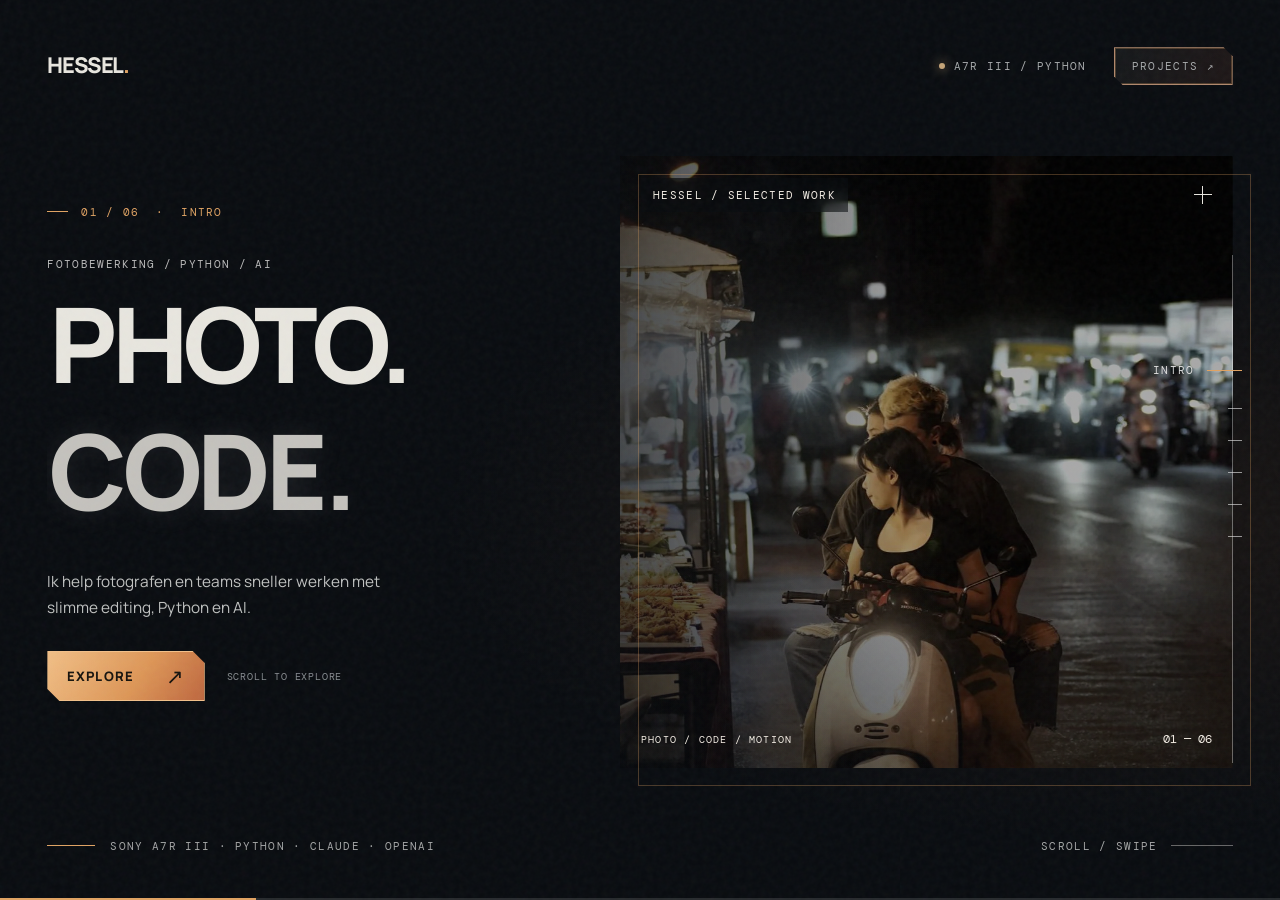
==== commit 1b88dc7a: "Explain photo editing, Python and AI services clearly on homepage" ====
--- a/index.html
+++ b/index.html
@@ -4,15 +4,15 @@
   <meta charset="utf-8">
   <meta name="viewport" content="width=device-width, initial-scale=1, viewport-fit=cover">
   <meta name="theme-color" content="#090c10">
-  <meta name="description" content="Portfolio van Hessel de Vries: Sony A7R III fotografie, editing, AI agents met Claude en OpenAI en Python tools.">
+  <meta name="description" content="Hessel de Vries helpt fotografen en teams sneller werken met fotobewerking, Python automatisering en AI workflows met Claude en OpenAI. Bekijk projecten en toepassingen.">
   <link rel="canonical" href="https://hesseldevries.com/">
   <meta property="og:type" content="website">
   <meta property="og:locale" content="nl_NL">
   <meta property="og:title" content="Hessel de Vries | Fotografie, AI en Python">
-  <meta property="og:description" content="Fotografie met Python, editing, AI agents met Claude en OpenAI en losse Python tools.">
+  <meta property="og:description" content="Sneller foto's bewerken en repetitief werk automatiseren met Python en AI. Bekijk fotografie, editing en tools van Hessel de Vries.">
   <meta property="og:url" content="https://hesseldevries.com/">
   <script type="application/ld+json">{"@context":"https://schema.org","@type":"Person","name":"Hessel de Vries","url":"https://hesseldevries.com/","knowsAbout":["Fotografie","Fotobewerking","Python","Automatisering","AI"]}</script>
-  <title>Hessel de Vries | Fotografie, AI en Python</title>
+  <title>Hessel de Vries | Snellere fotobewerking met Python en AI</title>
 <style>
 @font-face{font-family:Manrope;font-style:normal;font-weight:400 800;font-display:swap;src:url(assets/manrope.woff2) format("woff2")}
 @font-face{font-family:'DM Mono';font-style:normal;font-weight:400;font-display:swap;src:url(assets/dmmono.woff2) format("woff2")}
@@ -94,9 +94,9 @@
       .frame{min-height:0;padding:20px 20px calc(20px + env(safe-area-inset-bottom))}.hero{display:flex;flex-direction:column;justify-content:center;align-items:stretch;min-height:0;gap:0;overflow:hidden}.mobile-chapter{display:flex;order:0;align-items:center;gap:10px;flex:0 0 auto;margin:0 0 15px;color:var(--accent);font:10px 'DM Mono',monospace;letter-spacing:.08em;text-transform:uppercase}.mobile-chapter:before{content:"";width:17px;height:1px;background:currentColor}.copy .chapter-index{display:none}
       .stage{order:1;position:relative;inset:auto;width:100%;height:clamp(180px,37dvh,325px);max-width:none;flex:0 0 auto;align-self:stretch;justify-self:auto;transform:none!important;opacity:1;margin:0}.stage::before{inset:8px 8px -7px 8px}.stage-clip{inset:0}.stage-img,.rock-edit,.rock-glow,.rock-code{inset:0;width:100%;height:100%}.stage-img[data-image="1"]{object-position:47% 50%}.stage-img[data-image="2"]{object-position:51% 50%}.stage-img[data-image="3"],.rock-edit,.rock-glow,.rock-code{object-position:52% 52%}.stage-img{filter:saturate(.86) contrast(1.05) brightness(.79)}.stage-gradient{background:linear-gradient(0deg,#090c1070,transparent 24%)}.stage-top{top:12px;left:12px;right:12px}.stage-tag{padding:7px 9px;font-size:9px}.stage-bottom{display:flex;bottom:10px;left:12px;right:12px}.stage-bottom .micro,.stage-count{font-size:9px}.stage.scene-photo .stage-top{display:none}
       .copy{order:2;position:relative;inset:auto;display:flex;flex-direction:column;align-self:stretch;margin:23px 0 0;padding:0;max-width:none;min-width:0;right:auto;left:auto;bottom:auto}.eyebrow{font-size:10px;margin:0 0 9px}.title,.copy[data-slide="3"] .title,.copy[data-slide="4"] .title,.copy[data-slide="5"] .title{font-size:clamp(40px,12vw,57px);line-height:1.04;letter-spacing:-.055em;margin:0 0 13px}.title .line{padding:.01em .045em .09em .01em;margin:0}.title .line.outline{color:#d1c8bf}.subtitle{font-size:13px;line-height:1.5;max-width:350px;margin:0 0 17px}.cta-row{gap:0}.cta{min-height:44px;font-size:11px;padding:11px 15px;gap:22px}.cta-note{display:none}
-      .nav{left:20px;right:auto;top:auto;bottom:52px;transform:none;display:flex;gap:8px}.nav button{padding:5px 0;width:23px;min-height:24px;justify-content:center}.nav button::after,.nav button[aria-current="step"]::after{width:19px;height:2px}.nav button span{display:none!important}.bottom{font-size:9px}.bottom-left .rule{width:18px}.bottom-right .scroll-line{width:23px}.scroll-hint{font-size:9px}
+      .nav{left:20px;right:auto;top:auto;bottom:52px;transform:none;display:flex;gap:8px}.nav button{padding:5px 0;width:23px;min-height:24px;justify-content:center}.nav button::after,.nav button[aria-current="step"]::after{width:19px;height:2px}.nav button span{display:none!important}.bottom{font-size:9px}.bottom-left{display:none}.bottom-right{margin-left:auto}.bottom-right .scroll-line{width:23px}.scroll-hint{font-size:9px}
       .photo-code{top:12px;left:12px;width:min(235px,77%);padding:10px 11px}.photo-code .window-top{font-size:9px;margin-bottom:7px}.photo-code pre{font-size:9px;line-height:1.55}.edit-code{left:12px;top:12px;width:min(270px,85%);padding:10px 11px}.edit-code pre{font-size:9px}.replay{top:12px;right:12px;left:auto;padding:6px 8px;font-size:9px}.stage.scene-edit .replay{opacity:1}.stage.scene-edit.code-in .replay{opacity:0;pointer-events:none}
-      .ai-panel{inset:10% 5% 11%;gap:8px}.ai-head,.python-head{font-size:9px}.ai-models{gap:9px}.ai-model{min-height:72px;padding:11px}.ai-model strong{font-size:19px}.ai-model span,.ai-output{font-size:8px}.ai-output{padding:10px;width:77%;margin-top:4px}.python-panel{inset:8% 5% 9%;padding:15px;gap:11px}.python-panel pre{font-size:10px;line-height:1.5}.python-head{padding-bottom:8px}.python-output{padding:9px;font-size:9px}.cosmos-coordinate{top:25%;right:35px}
+      .ai-panel{inset:10% 5% 11%;gap:8px}.ai-head,.python-head{font-size:9px}.ai-models{gap:9px}.ai-model{min-height:72px;padding:11px}.ai-model strong{font-size:19px}.ai-model span,.ai-output{font-size:8px}.ai-output{padding:10px;width:77%;margin-top:4px}.stage.scene-python .stage-top,.stage.scene-python .stage-bottom{display:none}.python-panel{inset:8% 5% 9%;padding:15px;gap:11px}.python-panel pre{font-size:10px;line-height:1.5}.python-head{padding-bottom:8px}.python-output{padding:9px;font-size:9px}.cosmos-coordinate{top:25%;right:35px}
     }
     @media(max-width:390px){.frame{padding:17px 18px calc(17px + env(safe-area-inset-bottom))}.mobile-chapter{margin-bottom:10px}.copy{margin-top:16px}.title,.copy[data-slide="3"] .title,.copy[data-slide="4"] .title,.copy[data-slide="5"] .title{font-size:clamp(39px,11.6vw,46px);margin-bottom:8px}.subtitle{font-size:12px;margin-bottom:12px}.nav{left:18px;bottom:43px}.stage{height:clamp(164px,34dvh,290px)}}
     @media(max-width:720px) and (max-height:700px){.stage{height:clamp(150px,30dvh,225px)}.copy{margin-top:12px}.title,.copy[data-slide="3"] .title,.copy[data-slide="4"] .title,.copy[data-slide="5"] .title{font-size:clamp(37px,10vw,47px);margin-bottom:5px}.title .line{padding-bottom:.055em}.eyebrow{margin-bottom:5px}.subtitle{margin-bottom:9px}.mobile-chapter{margin-bottom:9px}.nav{bottom:40px}.bottom{font-size:8px}}
@@ -111,14 +111,14 @@
       <a class="brand" href="#" id="homeLink" aria-label="Hessel de Vries, naar begin">HESSEL<span>.</span></a>
       <div class="top-meta"><span class="availability"><i></i> A7R III / PYTHON</span><a class="top-link" href="/projects/">PROJECTS ↗</a></div>
     </header>
-    <section class="hero" aria-label="Portfolio van Hessel de Vries">
+    <section class="hero" aria-label="Fotobewerking en werkprocessen met Python en AI">
       <div class="mobile-chapter" id="mobileChapter" aria-hidden="true">01 / 06 · Intro</div>
       <div class="copy" id="copy" aria-live="polite">
         <div class="chapter-index" id="chapter">01 / 06 &nbsp;·&nbsp; Intro</div>
-        <p class="eyebrow" id="eyebrow">A7R III / PYTHON / CLAUDE / OPENAI</p>
-        <h1 class="sr-only">Hessel de Vries: fotografie, editing, AI agents en Python tools</h1>
+        <p class="eyebrow" id="eyebrow">FOTOBEWERKING / PYTHON / AI</p>
+        <h1 class="sr-only">Hessel de Vries helpt fotografen en teams sneller werken met fotobewerking, Python en AI</h1>
         <h2 class="title" id="title"><span class="line"><span>PHOTO.</span></span><span class="line outline"><span>CODE.</span></span></h2>
-        <p class="subtitle" id="subtitle">Photography × AI agents × Python tools.</p>
+        <p class="subtitle" id="subtitle">Ik help fotografen en teams sneller werken met slimme editing, Python en AI.</p>
         <div class="cta-row"><button class="cta" type="button" id="next">EXPLORE <span aria-hidden="true">↗</span></button><span class="cta-note">SCROLL TO EXPLORE</span></div>
       </div>
       <div class="stage" id="stage" aria-hidden="true">
@@ -157,11 +157,11 @@
 <script>
   (()=>{
     const slides=[
-      {label:'Intro',eyebrow:'A7R III / PYTHON / CLAUDE / OPENAI',title:['PHOTO.','CODE.'],body:'Photography × AI agents × Python tools.',button:'EXPLORE',tag:'HESSEL / PORTFOLIO',caption:'PHOTO / CODE / MOTION',foot:'SONY A7R III · PYTHON · CLAUDE · OPENAI',image:1},
-      {label:'Photography',eyebrow:'SONY A7R III / RAW + PYTHON',title:['PHOTO.','PYTHON.'],body:'A7R III frames. Selected with Python.',button:'VIEW EDITING',tag:'SONY / A7R III · RAW WORKFLOW',caption:'PHOTO / PYTHON',foot:'PHOTOGRAPHY / PYTHON',image:2},
-      {label:'Editing',eyebrow:'MASKING / COLOR GRADING',title:['MASK.','GRADE.'],body:'Masking, light and color. Before → after.',button:'AI AGENTS',tag:'EDIT / ORIGINAL',caption:'EDIT / BEFORE → AFTER',foot:'EDITING / MASKING / COLOR',image:3},
-      {label:'AI agents',eyebrow:'CLAUDE / OPENAI',title:['AI.','AGENTS.'],body:'Claude + OpenAI for real workflows.',button:'PYTHON TOOLS',tag:'AGENT / WORKFLOW',caption:'AGENTS / TASK → RESULT',foot:'AI AGENTS / WORKFLOWS',image:0},
-      {label:'Python tools',eyebrow:'PYTHON / WEB TOOLS',title:['PYTHON.','TOOLS.'],body:'Scripts, calculators and automation.',button:'COSMOS',tag:'PYTHON / WEB TOOLS',caption:'SCRIPTS / APPS / AUTOMATION',foot:'PYTHON / AUTOMATION',image:0},
+      {label:'Intro',eyebrow:'FOTOBEWERKING / PYTHON / AI',title:['PHOTO.','CODE.'],body:'Ik help fotografen en teams sneller werken met slimme editing, Python en AI.',button:'BEKIJK AANPAK',tag:'HESSEL / PORTFOLIO',caption:'PHOTO / CODE / MOTION',foot:'SONY A7R III · PYTHON · CLAUDE · OPENAI',image:1},
+      {label:'Photography',eyebrow:'SONY A7R III / RAW + PYTHON',title:['PHOTO.','PYTHON.'],body:'Van RAW-bestanden tot selectie en export: minder repetitief werk rondom je fotografie.',button:'BEKIJK EDITING',tag:'SONY / A7R III · RAW WORKFLOW',caption:'PHOTO / PYTHON',foot:'PHOTOGRAPHY / PYTHON',image:2},
+      {label:'Editing',eyebrow:'MASKING / COLOR GRADING',title:['MASK.','GRADE.'],body:'Maskers, licht en kleur. Een consistente edit van origineel naar eindbeeld.',button:'BEKIJK AI AGENTS',tag:'EDIT / ORIGINAL',caption:'EDIT / BEFORE → AFTER',foot:'EDITING / MASKING / COLOR',image:3},
+      {label:'AI agents',eyebrow:'CLAUDE / OPENAI',title:['AI.','AGENTS.'],body:'Claude en OpenAI helpen met zoeken, analyseren en voorbereiden van terugkerend werk.',button:'BEKIJK PYTHON',tag:'AGENT / WORKFLOW',caption:'AGENTS / TASK → RESULT',foot:'AI AGENTS / WORKFLOWS',image:0},
+      {label:'Python tools',eyebrow:'PYTHON / WEB TOOLS',title:['PYTHON.','TOOLS.'],body:'Python tools voor berekeningen, bestanden en taken die je anders telkens zelf doet.',button:'BEKIJK COSMOS',tag:'PYTHON / WEB TOOLS',caption:'SCRIPTS / APPS / AUTOMATION',foot:'PYTHON / AUTOMATION',image:0},
       {label:'Cosmos',eyebrow:'GENERATIVE / MOTION',title:['COSMOS.','IN CODE.'],body:'Live generative visuals. Built in code.',button:'BACK TO START',tag:'GENERATIVE / COSMOS',caption:'SPACE / MOTION / CODE',foot:'GENERATIVE / LIVE RENDER',image:0}
     ];
     const $=s=>document.querySelector(s),copy=$('#copy'),stage=$('#stage'),images=[...document.querySelectorAll('.stage-img')],nav=[...document.querySelectorAll('[data-to]')],reduce=matchMedia('(prefers-reduced-motion: reduce)');let current=0,locked=false,touchStart=0,lastWheel=0,sequenceTimers=[];
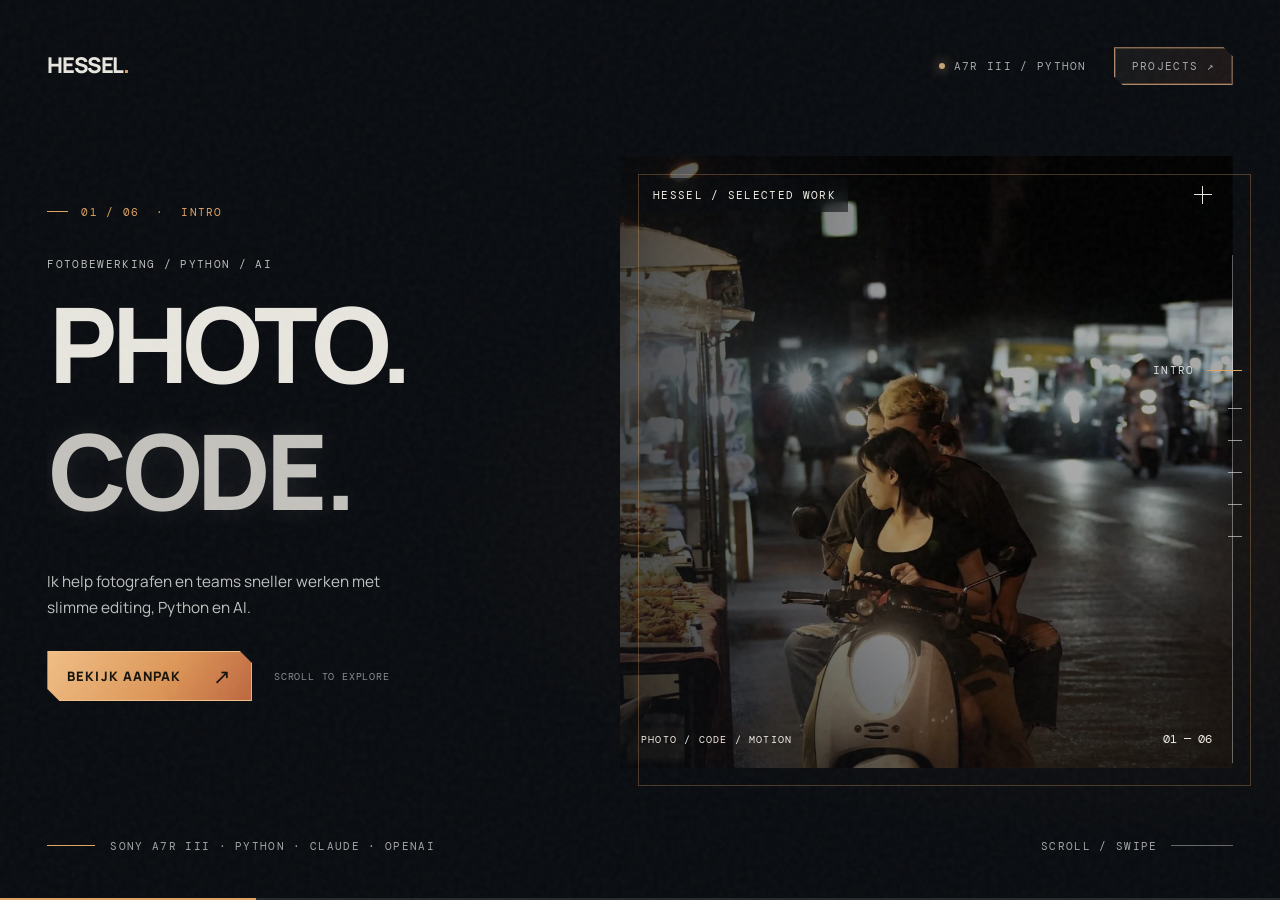
==== commit 663b032c: "Align homepage social title and first call to action" ====
--- a/index.html
+++ b/index.html
@@ -8,7 +8,7 @@
   <link rel="canonical" href="https://hesseldevries.com/">
   <meta property="og:type" content="website">
   <meta property="og:locale" content="nl_NL">
-  <meta property="og:title" content="Hessel de Vries | Fotografie, AI en Python">
+  <meta property="og:title" content="Hessel de Vries | Snellere fotobewerking met Python en AI">
   <meta property="og:description" content="Sneller foto's bewerken en repetitief werk automatiseren met Python en AI. Bekijk fotografie, editing en tools van Hessel de Vries.">
   <meta property="og:url" content="https://hesseldevries.com/">
   <script type="application/ld+json">{"@context":"https://schema.org","@type":"Person","name":"Hessel de Vries","url":"https://hesseldevries.com/","knowsAbout":["Fotografie","Fotobewerking","Python","Automatisering","AI"]}</script>
@@ -119,7 +119,7 @@
         <h1 class="sr-only">Hessel de Vries helpt fotografen en teams sneller werken met fotobewerking, Python en AI</h1>
         <h2 class="title" id="title"><span class="line"><span>PHOTO.</span></span><span class="line outline"><span>CODE.</span></span></h2>
         <p class="subtitle" id="subtitle">Ik help fotografen en teams sneller werken met slimme editing, Python en AI.</p>
-        <div class="cta-row"><button class="cta" type="button" id="next">EXPLORE <span aria-hidden="true">↗</span></button><span class="cta-note">SCROLL TO EXPLORE</span></div>
+        <div class="cta-row"><button class="cta" type="button" id="next">BEKIJK AANPAK <span aria-hidden="true">↗</span></button><span class="cta-note">SCROLL TO EXPLORE</span></div>
       </div>
       <div class="stage" id="stage" aria-hidden="true">
         <div class="stage-clip">
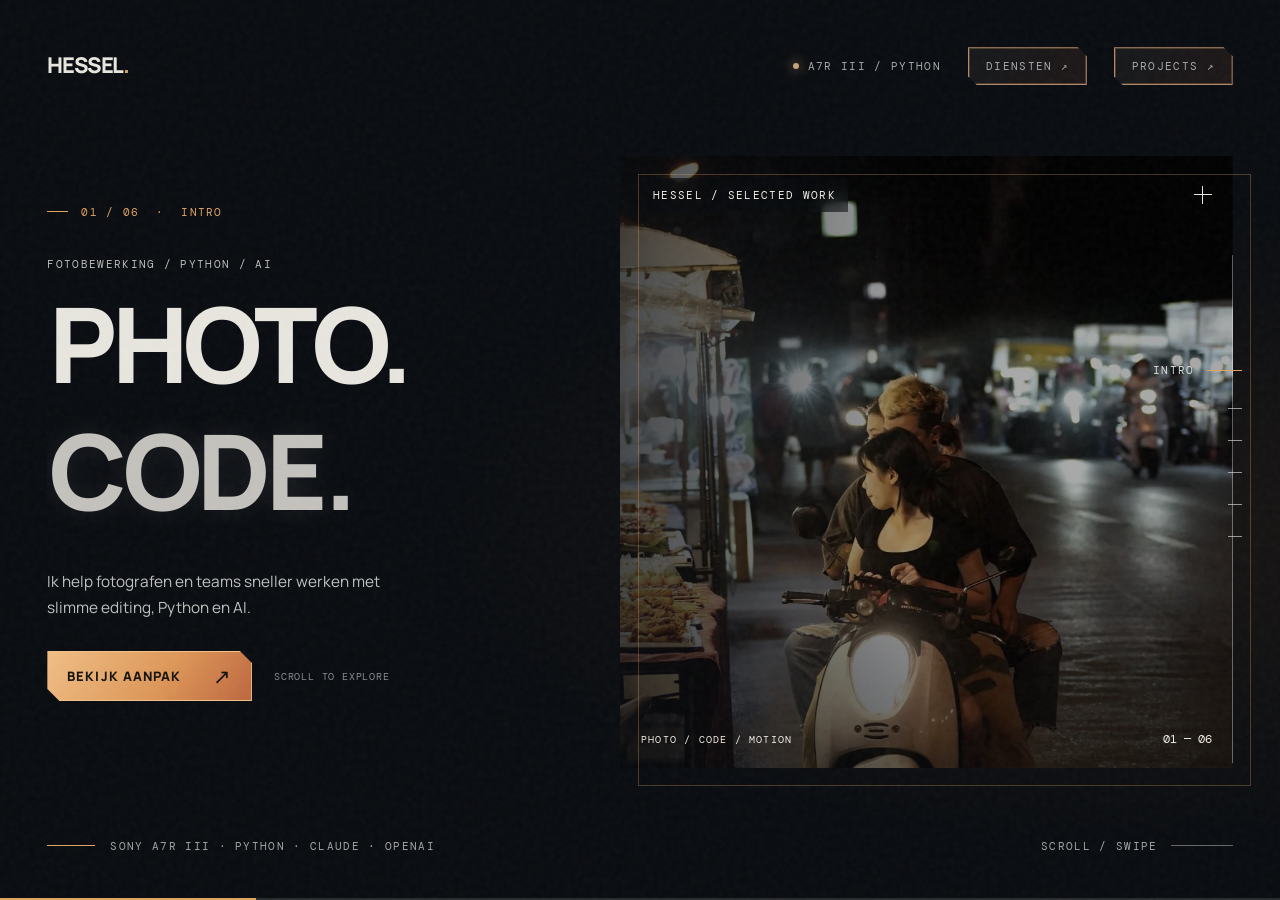
==== commit e5da2745: "Link homepage to services and prices" ====
--- a/index.html
+++ b/index.html
@@ -74,7 +74,7 @@
     @media(max-height:650px) and (max-width:720px){.stage{inset:10% 0 33% 14%}.copy{bottom:4%}.subtitle{margin-bottom:10px}.chapter-index{margin-bottom:9px}.title{margin-bottom:8px}}
     @media(prefers-reduced-motion:reduce){.cta::before{display:none}.stage.scene-edit.grade-in .rock-glow{opacity:0}}
     @media(max-width:1100px){.title{font-size:clamp(65px,8.5vw,110px)}.nav button span{display:none!important}.nav{right:16px}.hero{gap:0}.stage{height:66vh}.copy{margin-right:-8vw}}
-    @media(max-width:720px){.frame{min-height:0;padding:24px 22px calc(24px + env(safe-area-inset-bottom))}.top-meta .availability{display:none}.top-meta{gap:0}.top-link{padding:9px 11px;font-size:10px}.hero{display:block}.stage{position:absolute;inset:12% 0 24% 14%;width:auto;height:auto;max-width:none;opacity:.83}.stage::before{inset:12px -9px -9px 12px}.stage-gradient{background:linear-gradient(0deg,#090c10 3%,rgba(9,12,16,.75) 24%,rgba(9,12,16,.11) 80%),linear-gradient(90deg,rgba(9,12,16,.22),transparent)}.copy{position:absolute;bottom:5%;left:0;right:12%;margin:0;padding:0}.chapter-index{margin-bottom:17px}.eyebrow{font-size:10px}.title{font-size:clamp(60px,15vw,105px);margin-bottom:17px}.subtitle{font-size:14px;line-height:1.5;max-width:310px;margin-bottom:19px}.cta-note{display:none}.cta{padding:13px 16px}.nav{right:13px;top:44%}.nav button::after{width:8px}.nav button[aria-current="step"]::after{width:20px}.stage-top{left:14px;right:14px;top:14px}.stage-bottom{display:none}.code-window{right:7%;bottom:24%;width:75%;padding:12px 14px}.code-window pre{font-size:10px;line-height:1.55}.window-top{margin-bottom:7px}.bottom{font-size:9px}.bottom-left{gap:8px}.rule{width:17px}.scroll-hint{font-size:9px}.bottom-right{gap:7px}.scroll-line{width:25px}}
+    @media(max-width:720px){.frame{min-height:0;padding:24px 22px calc(24px + env(safe-area-inset-bottom))}.top-meta .availability{display:none}.top-meta{gap:5px}.top-link{padding:9px 11px;font-size:10px}.hero{display:block}.stage{position:absolute;inset:12% 0 24% 14%;width:auto;height:auto;max-width:none;opacity:.83}.stage::before{inset:12px -9px -9px 12px}.stage-gradient{background:linear-gradient(0deg,#090c10 3%,rgba(9,12,16,.75) 24%,rgba(9,12,16,.11) 80%),linear-gradient(90deg,rgba(9,12,16,.22),transparent)}.copy{position:absolute;bottom:5%;left:0;right:12%;margin:0;padding:0}.chapter-index{margin-bottom:17px}.eyebrow{font-size:10px}.title{font-size:clamp(60px,15vw,105px);margin-bottom:17px}.subtitle{font-size:14px;line-height:1.5;max-width:310px;margin-bottom:19px}.cta-note{display:none}.cta{padding:13px 16px}.nav{right:13px;top:44%}.nav button::after{width:8px}.nav button[aria-current="step"]::after{width:20px}.stage-top{left:14px;right:14px;top:14px}.stage-bottom{display:none}.code-window{right:7%;bottom:24%;width:75%;padding:12px 14px}.code-window pre{font-size:10px;line-height:1.55}.window-top{margin-bottom:7px}.bottom{font-size:9px}.bottom-left{gap:8px}.rule{width:17px}.scroll-hint{font-size:9px}.bottom-right{gap:7px}.scroll-line{width:25px}}
     @media(max-width:720px){.cosmos:after{background:linear-gradient(0deg,#090c10 0%,#090c10bd 24%,transparent 67%),linear-gradient(90deg,#090c106e,transparent 65%)}.cosmos-coordinate{top:27%;bottom:auto;right:38px;font-size:9px}.site.cosmos-active .copy{max-width:none}.copy[data-slide="5"] .title{font-size:clamp(48px,12vw,82px)}}
     @media(max-width:390px){.title{font-size:clamp(51px,14vw,62px)}.stage{inset:10% 0 29% 9%}.copy{bottom:3%}.subtitle{font-size:13px}.code-window{bottom:31%;width:77%}}
     @media(max-height:680px) and (min-width:721px){.frame{min-height:0}.stage{height:70vh}.title{font-size:clamp(54px,7vw,98px);margin-bottom:14px}.chapter-index{margin-bottom:14px}.subtitle{margin-bottom:14px}}
@@ -109,7 +109,7 @@
   <div class="frame">
     <header class="top">
       <a class="brand" href="#" id="homeLink" aria-label="Hessel de Vries, naar begin">HESSEL<span>.</span></a>
-      <div class="top-meta"><span class="availability"><i></i> A7R III / PYTHON</span><a class="top-link" href="/projects/">PROJECTS ↗</a></div>
+      <div class="top-meta"><span class="availability"><i></i> A7R III / PYTHON</span><a class="top-link" href="/diensten/">DIENSTEN ↗</a><a class="top-link" href="/projects/">PROJECTS ↗</a></div>
     </header>
     <section class="hero" aria-label="Fotobewerking en werkprocessen met Python en AI">
       <div class="mobile-chapter" id="mobileChapter" aria-hidden="true">01 / 06 · Intro</div>
